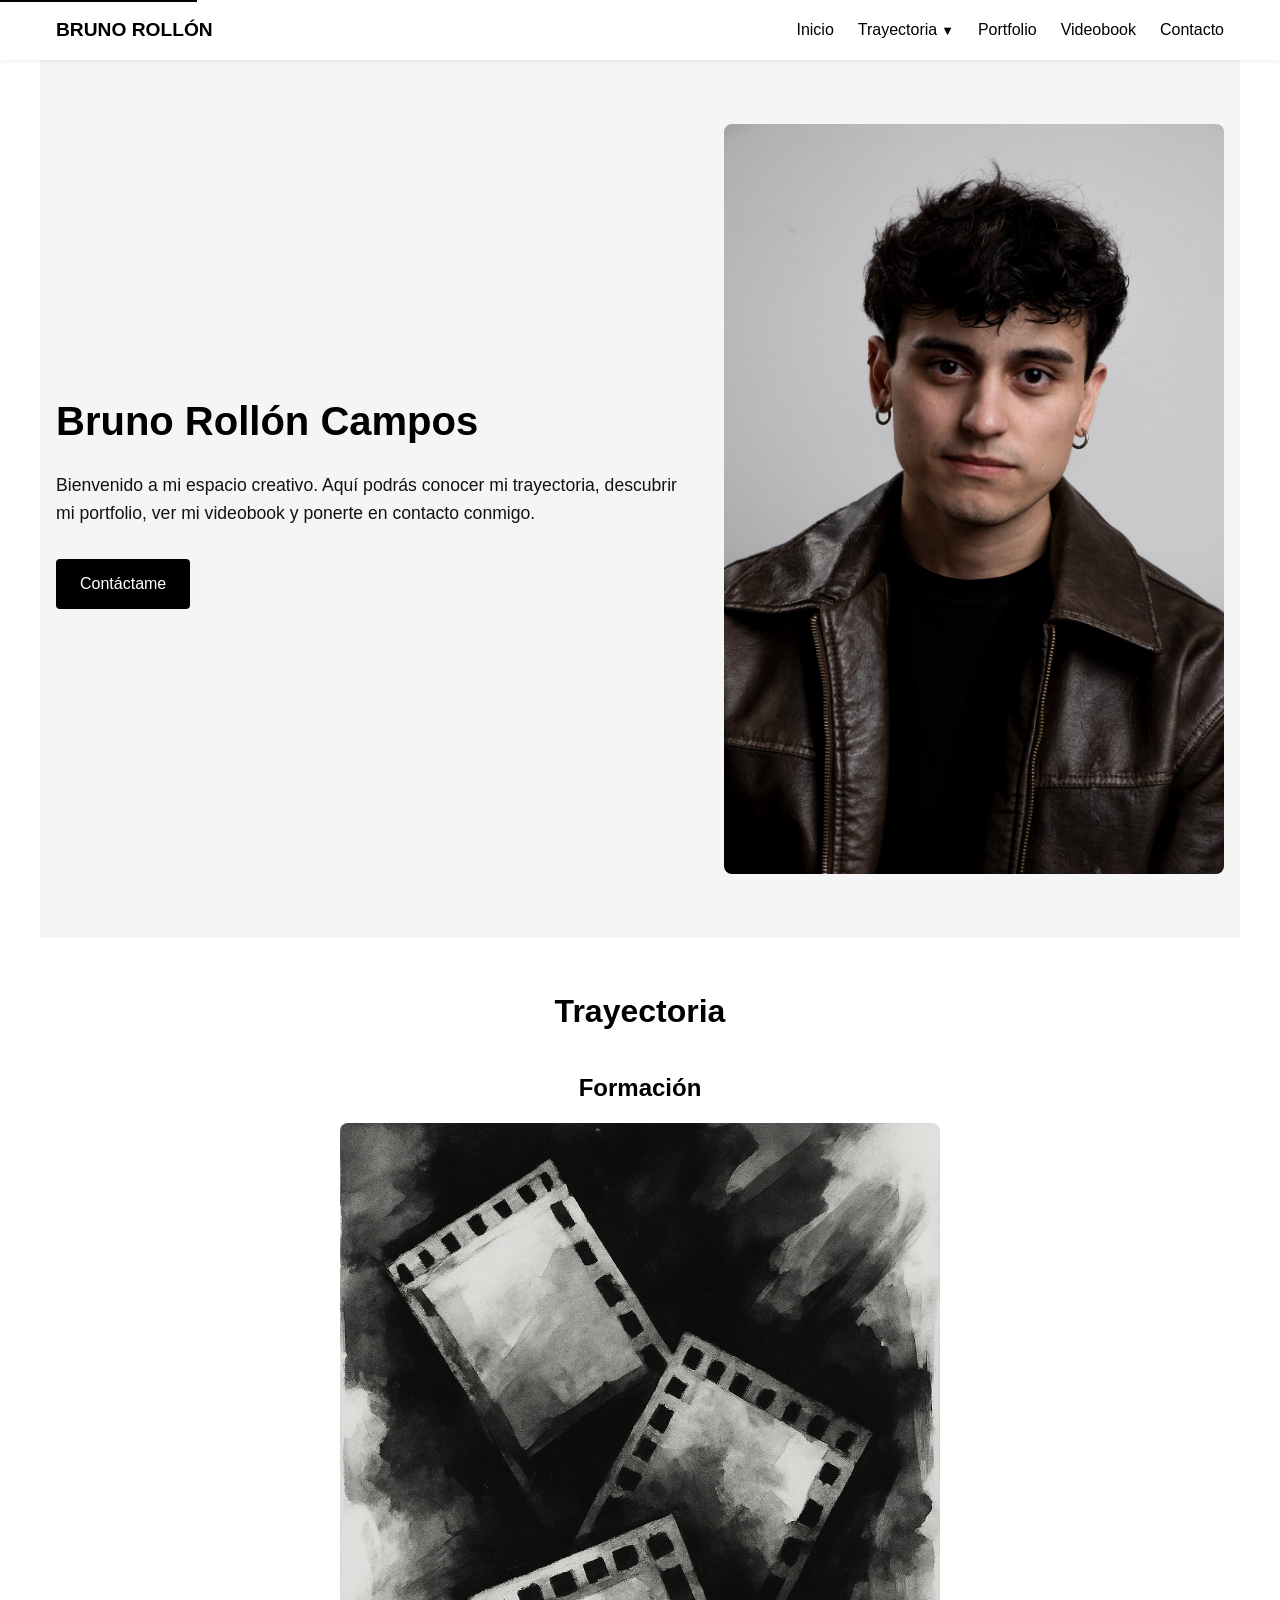
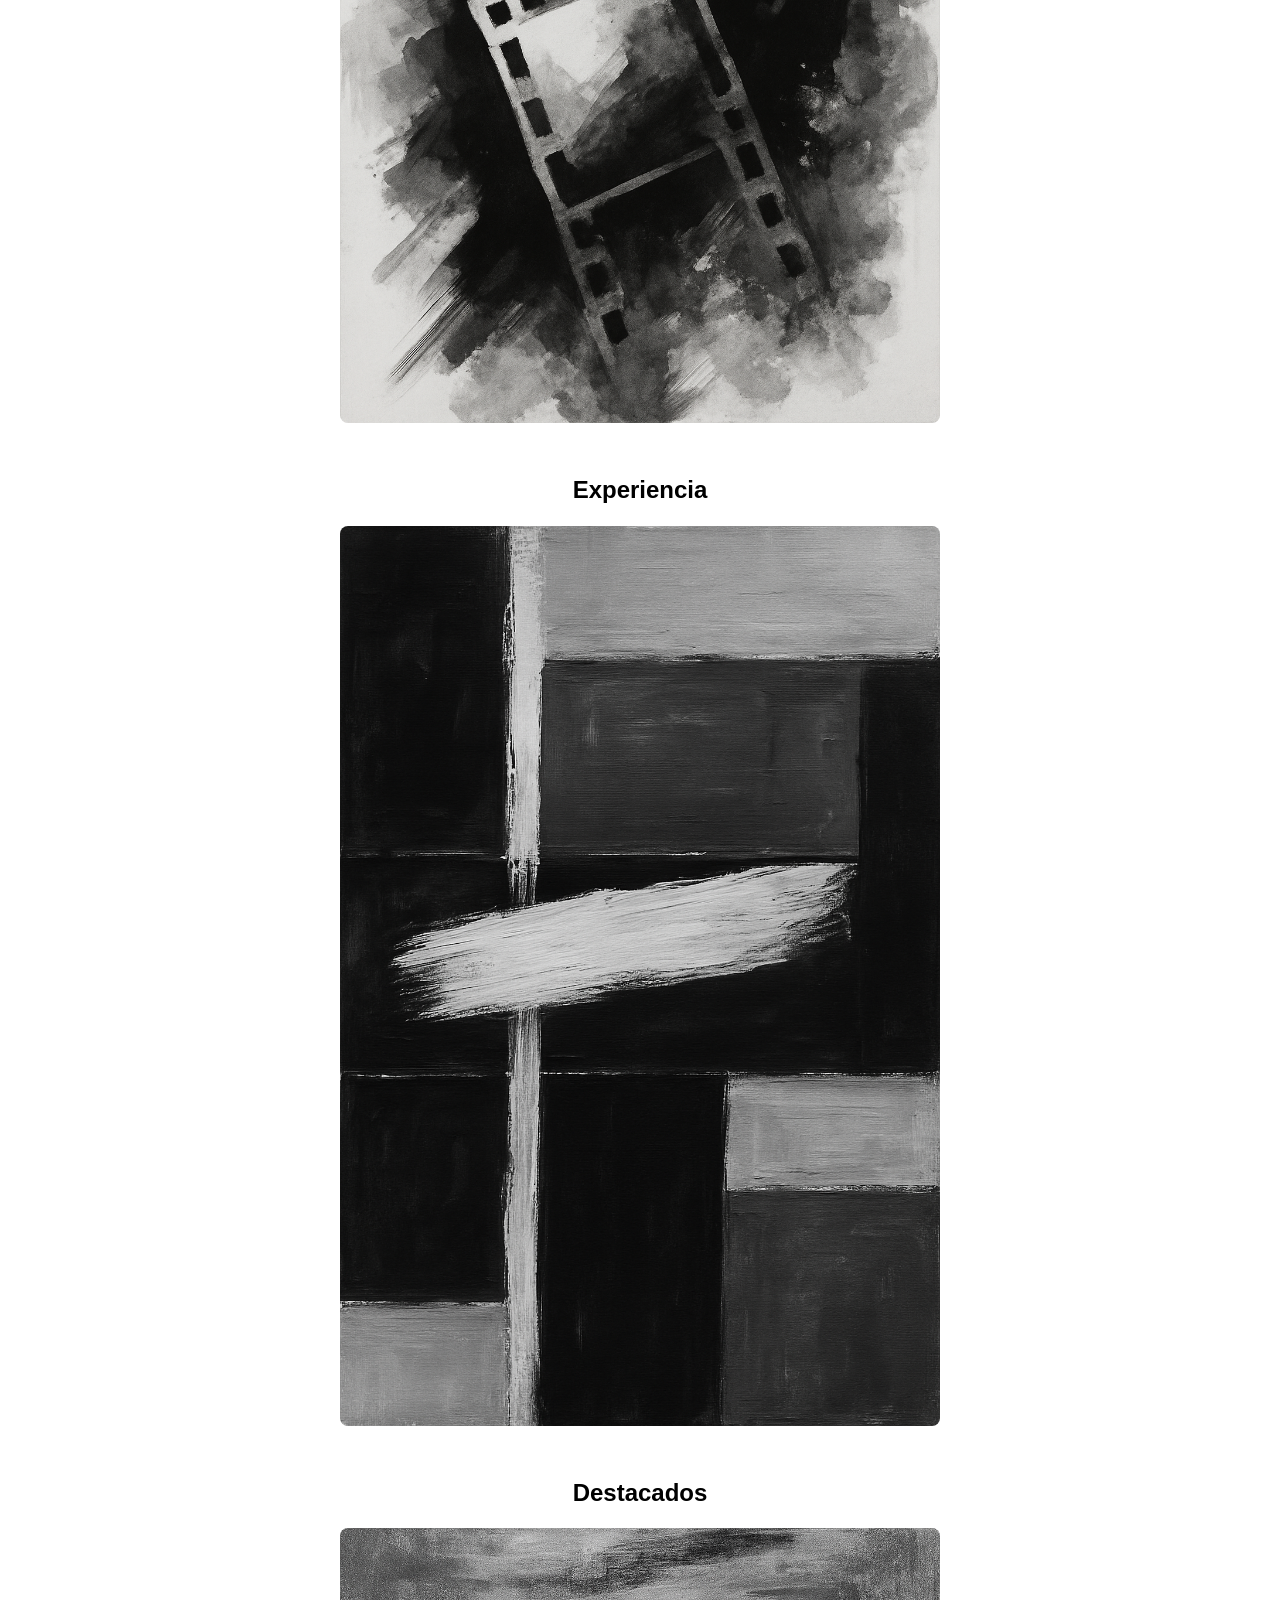
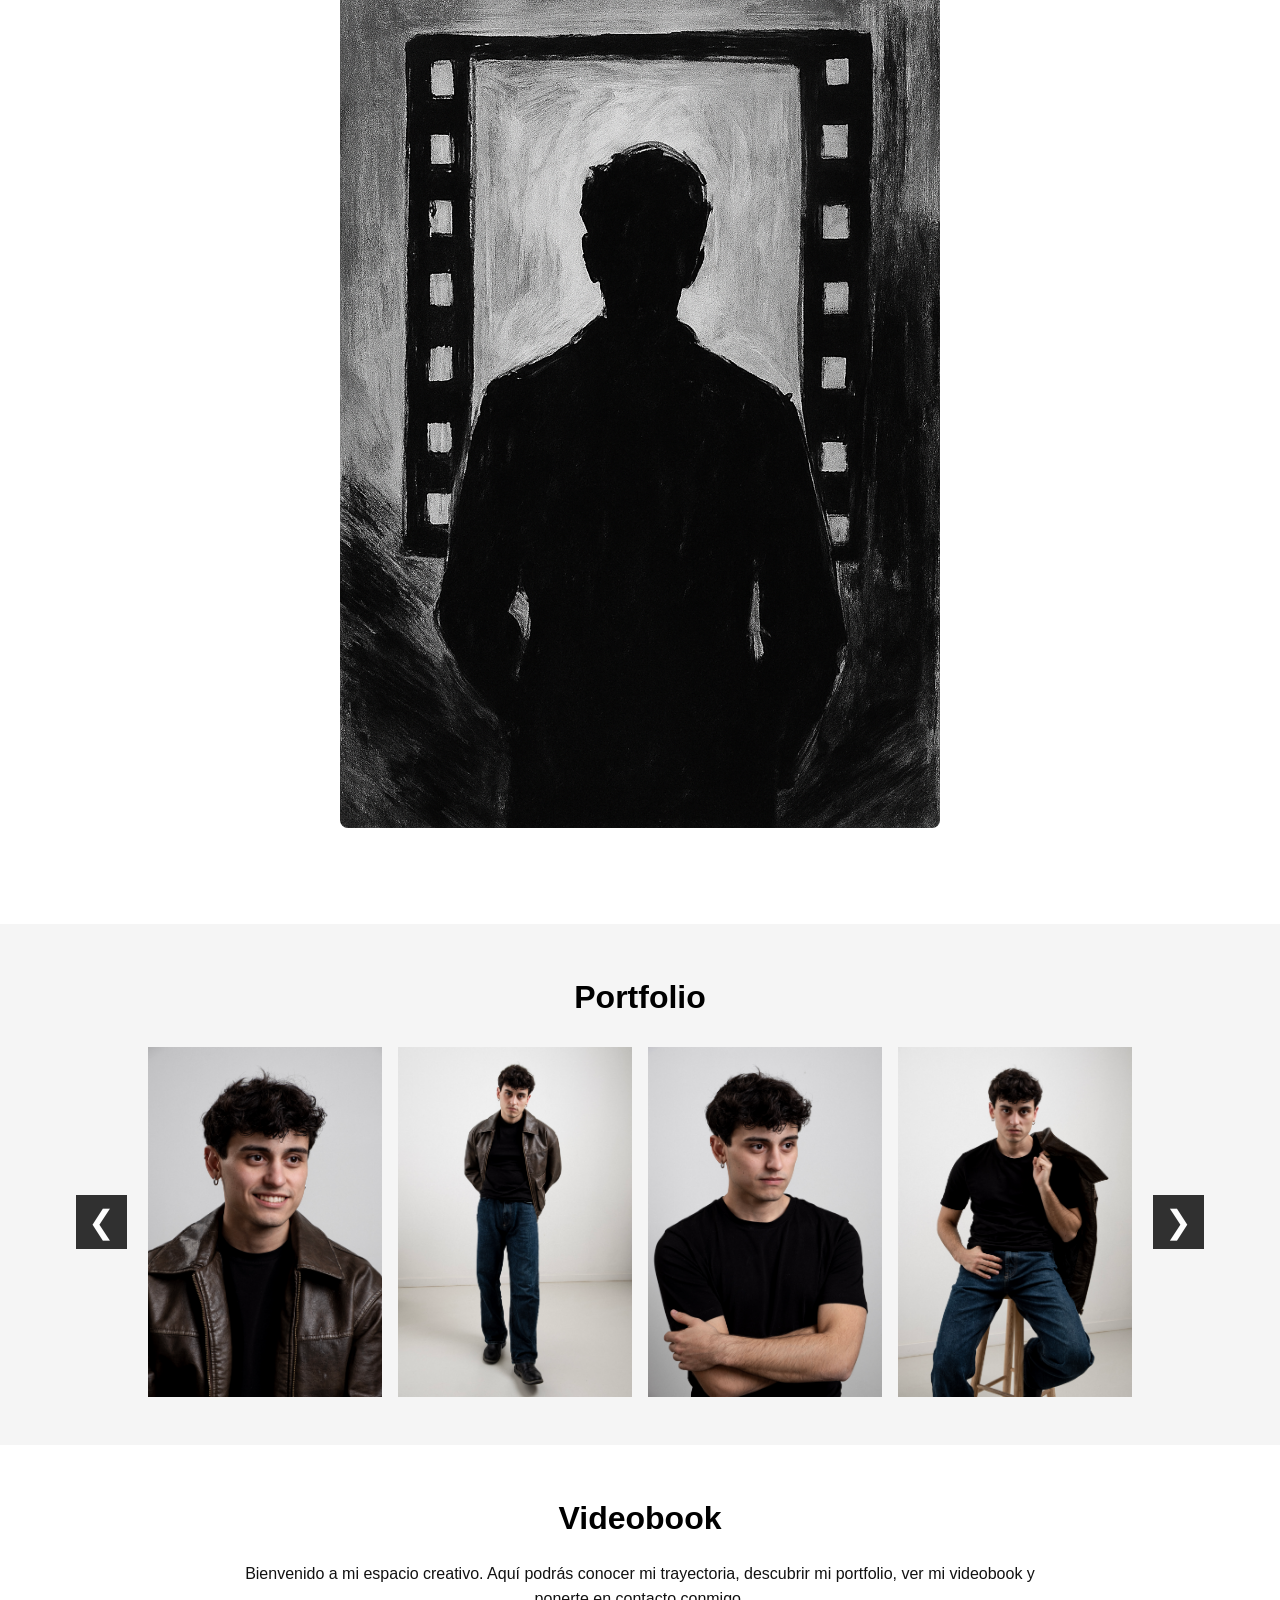
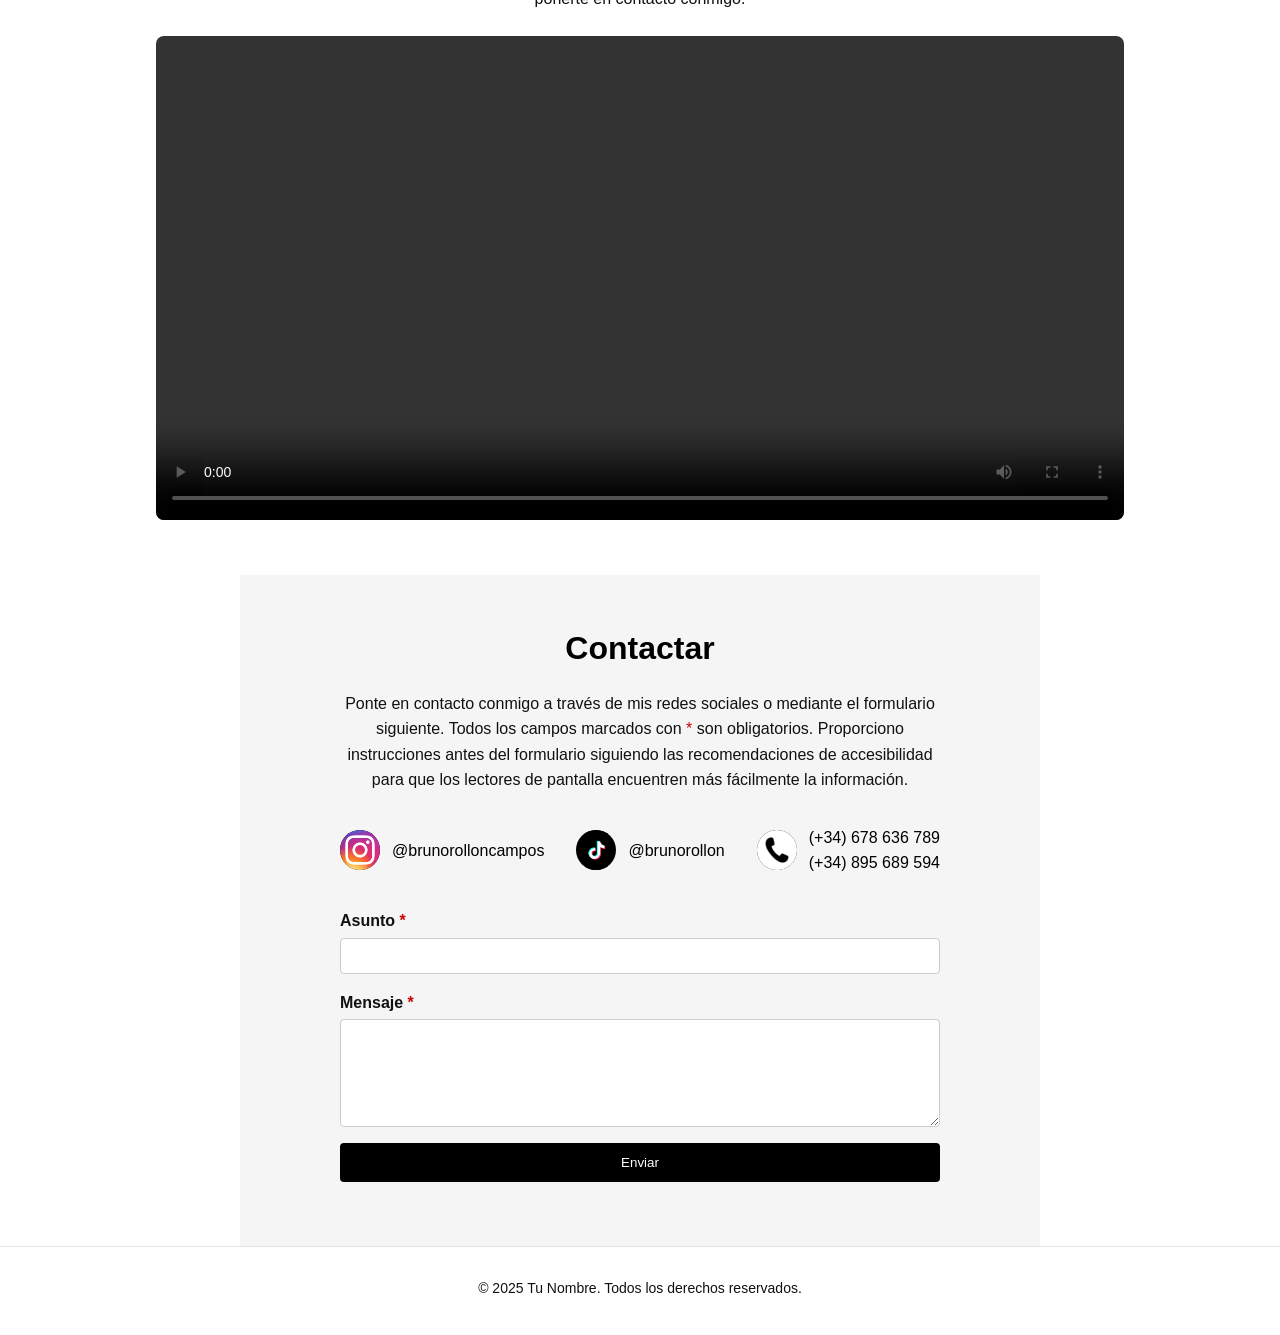
==== index.html @ 5fc654d9 "web" ====
<!DOCTYPE html>
<html lang="es">
  <head>
    <meta charset="UTF-8">
    <meta name="viewport" content="width=device-width, initial-scale=1.0">
    <title>Bruno Rollón</title>
    <!--
      This page defines a single‑page portfolio for an actor or artista.  The layout
      follows a white/grey/black colour palette and is structured with a fixed
      navigation bar, a hero banner, sections describing the performer’s
      background (Trayectoria), a portfolio carousel, a videobook and a contact
      area.  Colours were selected to maximise contrast and readability as
      recommended by the U.S. Web Design System, which notes that high contrast
      combinations such as white text on a dark background are comfortable for
      most audiences【748747147475946†L360-L372】.  The navigation menu uses a
      drop‑down (fly‑out) for the “Trayectoria” section and follows guidance
      from the W3C Web Accessibility Initiative: fly‑out menus should have
      alternative ways to access sub‑items and submenus should be clearly
      indicated and operable by keyboard【962859713340230†L96-L104】.  In the
      portfolio area we provide manual controls; carousels should not move
      automatically and must be navigable by keyboard users【926944112480049†L114-L123】.
    -->
    <!-- Font Awesome for social media icons -->
    <link
      rel="stylesheet"
      href="https://cdnjs.cloudflare.com/ajax/libs/font-awesome/6.4.0/css/all.min.css"
      integrity="sha512-pQ4yv+4Y3nOztWh0zWWDUhEwAi3RBhmYhH1JIuOgRCmJKiXafZyRl2M6OuWqm5ZPNn+GQR+2Jg/lU5urhNyx6w=="
      crossorigin="anonymous"
      referrerpolicy="no-referrer"
    />
    <link rel="stylesheet" href="style.css" />
  </head>
  <body>
    <!-- Skip link for screen reader users -->
    <a href="#inicio" class="skip-link">Ir al contenido principal</a>

    <header>
      <nav class="navbar" aria-label="Principal">
        <div class="nav-left">
          <!-- Site title/logo; can be replaced with an image if desired -->
          <a href="#inicio" class="brand">Bruno&nbsp;Rollón</a>
        </div>
        <button class="menu-toggle" aria-label="Menú" aria-expanded="false" aria-controls="navigation">
          <span class="bar"></span>
          <span class="bar"></span>
          <span class="bar"></span>
        </button>
        <ul class="nav-links" id="navigation">
          <li><a href="#inicio">Inicio</a></li>
          <li class="has-submenu">
            <!-- toggle button for submenu; using button ensures assistive
                 technologies announce state correctly as recommended by W3C【962859713340230†L117-L123】 -->
            <button
              aria-haspopup="true"
              aria-expanded="false"
              aria-controls="trayectoria-submenu"
              class="submenu-toggle"
            >
              Trayectoria<span class="caret" aria-hidden="true">▼</span>
            </button>
            <ul class="submenu" id="trayectoria-submenu">
              <li><a href="#formacion">Formación</a></li>
              <li><a href="#experiencia">Cine & TV</a></li>
              <li><a href="#destacados">Teatro</a></li>
            </ul>
          </li>
          <li><a href="#portfolio">Portfolio</a></li>
          <li><a href="#videobook">Videobook</a></li>
          <li><a href="#contacto">Contacto</a></li>
        </ul>
      </nav>
    </header>

    <main id="inicio">
      <!-- Hero / Presentación -->
      <section class="hero">
        <div class="hero-content">
          <h1>Bruno Rollón Campos</h1>
          <p>
            Bienvenido a mi espacio creativo. Aquí podrás conocer mi trayectoria,
            descubrir mi portfolio, ver mi videobook y ponerte en contacto
            conmigo.
          </p>
          <a href="#contacto" class="cta-button">Contáctame</a>
        </div>
        <div class="hero-image">
          <!-- You can replace src with a relative path to your own image -->
          <img src="cached_assets_used/hero.jpeg" alt="Silueta artística de actor" />
        </div>
      </section>

      <!-- Trayectoria Section -->
      <section id="trayectoria" class="trayectoria-section">
        <h2>Trayectoria</h2>
        <!-- Formación -->
        <article id="formacion" class="trayectoria-item">
          <h3 class="trayectoria-title">Formación</h3>
          <div class="trayectoria-image">
            <!-- Imagen centrada; sustituye la ruta por tu propio gráfico o diploma -->
            <img
              src="cached_assets_used/portfolio1.png"
              alt="Imagen representativa de la formación"
            />
          </div>
        </article>

        <!-- Experiencia -->
        <article id="experiencia" class="trayectoria-item">
          <h3 class="trayectoria-title">Experiencia</h3>
          <div class="trayectoria-image">
            <img
              src="cached_assets_used/portfolio2.png"
              alt="Imagen representativa de la experiencia profesional"
            />
          </div>
        </article>

        <!-- Destacados / Premios -->
        <article id="destacados" class="trayectoria-item">
          <h3 class="trayectoria-title">Destacados</h3>
          <div class="trayectoria-image">
            <img
              src="cached_assets_used/portfolio3.png"
              alt="Imagen representativa de logros y premios"
            />
          </div>
        </article>
      </section>

      <!-- Portfolio Section -->
      <section id="portfolio" class="portfolio-section" aria-labelledby="portfolio-title">
        <h2 id="portfolio-title">Portfolio</h2>
        <p class="portfolio-instructions visually-hidden">
          Bienvenido a mi espacio creativo. Aquí podrás conocer mi trayectoria,
            descubrir mi portfolio, ver mi videobook y ponerte en contacto
            conmigo.
        </p>
        <div class="carousel" role="region" aria-label="Galería de imágenes del portfolio">
          <button class="carousel-control prev" aria-label="Anterior">&#10094;</button>
          <div class="carousel-track-container">
            <!--
              The carousel track will be dynamically populated by script.js.  At
              load time we extract the image sources from the original list
              items and then rebuild the track to always display exactly
              three items: the previous slide, the current slide and the
              next slide.  This approach ensures the central slide remains
              anchored in the middle and prevents partially visible extra
              slides from showing, which addresses the issue described by
              the user.  The original list items are kept here as a
              fallback in case JavaScript is disabled; they will be
              removed at runtime for the enhanced experience.
            -->
            <ul class="carousel-track">
              <li class="carousel-item"><img src="cached_assets_used/portfolio5.jpeg" alt="Portafolio 1" /></li>
              <li class="carousel-item"><img src="cached_assets_used/portfolio6.jpeg" alt="Portafolio 2" /></li>
              <li class="carousel-item"><img src="cached_assets_used/portfolio7.jpeg" alt="Portafolio 3" /></li>
              <li class="carousel-item"><img src="cached_assets_used/portfolio8.jpeg" alt="Portafolio 4" /></li>
              <li class="carousel-item"><img src="cached_assets_used/hero.jpeg" alt="Portafolio 5" /></li>
            </ul>
          </div>
          <button class="carousel-control next" aria-label="Siguiente">&#10095;</button>
        </div>
      </section>

      <!-- Videobook Section -->
      <section id="videobook" class="videobook-section">
        <h2>Videobook</h2>
        <p>
          Bienvenido a mi espacio creativo. Aquí podrás conocer mi trayectoria,
            descubrir mi portfolio, ver mi videobook y ponerte en contacto
            conmigo.
        </p>
        <video
          controls
          preload="metadata"
          aria-label="Reproductor de videobook"
        >
          <!-- El vídeo no está incluido; actualiza la ruta al archivo en src -->
          <source src="cached_assets_used/videos/videobook.mp4" type="video/mp4" />
          Tu navegador no admite la reproducción de vídeo.
        </video>
      </section>

      <!-- Contacto Section -->
      <section id="contacto" class="contact-section">
        <h2>Contactar</h2>
        <p class="contact-intro">
          Ponte en contacto conmigo a través de mis redes sociales o mediante
          el formulario siguiente. Todos los campos marcados con <span
            class="required"
            aria-hidden="true"
            >*</span
          > son obligatorios. Proporciono instrucciones antes del formulario
          siguiendo las recomendaciones de accesibilidad para que los lectores de
          pantalla encuentren más fácilmente la información.
        </p>
        <div class="social-links">
          <!-- Instagram link with icon and handle -->
          <div class="social-item">
            <a href="https://www.instagram.com/brunorolloncampos" target="_blank" rel="noopener" aria-label="Instagram" class="social-link">
              <span class="icon-circle">
                <img src="cached_assets_used/instagram.png" alt="Logo de Instagram" class="icon-image" />
              </span>
              <span class="social-handle">@brunorolloncampos</span>
            </a>
          </div>
          <!-- TikTok link with icon and handle -->
          <div class="social-item">
            <a href="https://www.tiktok.com/@brunorollon" target="_blank" rel="noopener" aria-label="TikTok" class="social-link">
              <span class="icon-circle">
                <img src="cached_assets_used/tiktok.png" alt="Logo de TikTok" class="icon-image" />
              </span>
              <span class="social-handle">@brunorollon</span>
            </a>
          </div>
          <!-- Placeholder for additional social network -->
          <div class="social-item">
              <span class="icon-circle">
                <img src="cached_assets_used/phone.jpg" alt="Teléfono" class="icon-image" />
              </span>
              <span class="social-handle">(+34) 678 636 789 <br> (+34) 895 689 594</span>
          </div>
        </div>
        <!-- Contact Form -->
        <form id="contact-form" novalidate aria-describedby="form-instructions">
          <div id="form-instructions" class="visually-hidden">
            Rellena el asunto y tu mensaje y pulsa en «Enviar» para abrir tu cliente de
            correo con estos campos autocompletados. Todos los campos son obligatorios.
          </div>
          <div class="form-group">
            <label for="asunto">Asunto <span class="required" aria-hidden="true">*</span></label>
            <input
              type="text"
              id="asunto"
              name="asunto"
              required
              aria-required="true"
            />
          </div>
          <div class="form-group">
            <label for="mensaje">Mensaje <span class="required" aria-hidden="true">*</span></label>
            <textarea
              id="mensaje"
              name="mensaje"
              rows="5"
              required
              aria-required="true"
            ></textarea>
          </div>
          <div class="form-group submit-container">
            <button type="submit" class="submit-button">Enviar</button>
          </div>
        </form>
      </section>

      <!--
        Modal overlay for enlarged portfolio images.  When the user clicks
        on the central image in the carousel, this overlay becomes
        visible, displaying the selected image at a larger size.  Clicking
        anywhere outside the image closes the overlay and restores the
        carousel view.  The overlay is initially hidden via CSS.
      -->
      <div id="image-modal" class="image-modal" aria-hidden="true">
        <div class="modal-content" role="dialog" aria-label="Vista ampliada de la imagen" tabindex="-1">
          <img src="" alt="Imagen ampliada del portfolio" />
        </div>
      </div>
    </main>

    <footer>
      <p>© 2025 Tu Nombre. Todos los derechos reservados.</p>
    </footer>

    <script src="script.js"></script>
  </body>
</html>
---- style.css ----
/*
  Global styles
  ------------
  This stylesheet defines a minimalist, high‑contrast theme using black, grey
  and white.  A consistent type scale, generous spacing and clear
  delineation between sections support readability and accessibility.  The
  navigation, carousel and forms are styled to be usable on both desktop and
  mobile devices.
*/

/* Colour variables */
:root {
  --color-bg: #ffffff;
  --color-secondary: #f5f5f5;
  --color-primary: #000000;
  --color-text: #111111;
  --color-accent: #333333;
}

/* Reset margins and typography */
* {
  box-sizing: border-box;
}

body {
  margin: 0;
  font-family: Arial, Helvetica, sans-serif;
  font-size: 16px;
  line-height: 1.6;
  color: var(--color-text);
  background-color: var(--color-bg);
}

img {
  max-width: 100%;
  display: block;
}

h1,
h2,
h3 {
  margin-top: 0;
  font-weight: bold;
  color: var(--color-primary);
}

/* Skip link */
.skip-link {
  position: absolute;
  top: -40px;
  left: 0;
  background: var(--color-primary);
  color: #fff;
  padding: 0.5rem 1rem;
  z-index: 10000;
  text-decoration: none;
  transition: top 0.3s ease;
}

.skip-link:focus {
  top: 0;
}

/* Navigation */
header {
  background: var(--color-bg);
  box-shadow: 0 2px 4px rgba(0, 0, 0, 0.05);
  position: sticky;
  top: 0;
  width: 100%;
  z-index: 1000;
}

.navbar {
  display: flex;
  justify-content: space-between;
  align-items: center;
  max-width: 1200px;
  margin: 0 auto;
  padding: 0 1rem;
  height: 60px;
}

.brand {
  font-size: 1.2rem;
  text-transform: uppercase;
  text-decoration: none;
  color: var(--color-primary);
  font-weight: 700;
}

/* Menu toggle (hamburger) */
.menu-toggle {
  display: none;
  flex-direction: column;
  justify-content: center;
  gap: 4px;
  width: 40px;
  height: 40px;
  background: none;
  border: none;
  cursor: pointer;
}
.menu-toggle .bar {
  width: 100%;
  height: 3px;
  background: var(--color-primary);
  transition: transform 0.3s ease;
}

.nav-links {
  list-style: none;
  display: flex;
  align-items: center;
  gap: 1.5rem;
  margin: 0;
  padding: 0;
}
.nav-links li {
  position: relative;
}
.nav-links a,
.nav-links button {
  font-size: 1rem;
  color: var(--color-primary);
  text-decoration: none;
  background: none;
  border: none;
  cursor: pointer;
  padding: 0.5rem 0;
}
.nav-links button {
  display: flex;
  align-items: center;
}
.nav-links button .caret {
  margin-left: 0.25rem;
  font-size: 0.8rem;
}

/* Submenu */
.submenu {
  display: none;
  position: absolute;
  top: 100%;
  left: 0;
  background: var(--color-bg);
  list-style: none;
  margin: 0;
  padding: 0.5rem 0;
  box-shadow: 0 4px 8px rgba(0, 0, 0, 0.1);
  border: 1px solid #e5e5e5;
}
.submenu li a {
  display: block;
  padding: 0.5rem 1rem;
  color: var(--color-primary);
  white-space: nowrap;
}
.submenu li a:hover,
.submenu li a:focus {
  background: var(--color-secondary);
}

/* Show submenu when parent has open state (handled via JS) */
.has-submenu.open > .submenu {
  display: block;
}

/* Hero Section */
.hero {
  display: flex;
  align-items: center;
  justify-content: space-between;
  gap: 2rem;
  max-width: 1200px;
  margin: 0 auto;
  padding: 4rem 1rem;
  background: var(--color-secondary);
}
.hero-content {
  flex: 1;
}
.hero-content h1 {
  font-size: 2.5rem;
  margin-bottom: 1rem;
}
.hero-content p {
  font-size: 1.1rem;
  margin-bottom: 2rem;
}
.cta-button {
  display: inline-block;
  background: var(--color-primary);
  color: #fff;
  padding: 0.75rem 1.5rem;
  border-radius: 4px;
  text-decoration: none;
  transition: background 0.3s ease;
}
.cta-button:hover,
.cta-button:focus {
  background: #222;
}
.hero-image {
  flex: 1;
  max-width: 500px;
}
.hero-image img {
  border-radius: 8px;
}

/* Trayectoria Section */
.trayectoria-section {
  padding: 3rem 1rem;
  max-width: 1200px;
  margin: 0 auto;
}
.trayectoria-section h2 {
  text-align: center;
  font-size: 2rem;
  margin-bottom: 2rem;
}
/* Trayectoria items now consist of a title and a single centered image. */
.trayectoria-item {
  display: flex;
  flex-direction: column;
  align-items: center;
  justify-content: center;
  text-align: center;
  gap: 1rem;
  margin-bottom: 3rem;
}
/* Optional modifier class remains unused but kept for backward compatibility */
.trayectoria-item.reverse {
  flex-direction: column;
}
/* Title styling for trayectoria sections */
.trayectoria-title {
  font-size: 1.5rem;
  margin: 0;
}
.trayectoria-image {
  width: 100%;
  display: flex;
  justify-content: center;
}
.trayectoria-image img {
  width: 100%;
  max-width: 600px;
  height: auto;
  object-fit: contain;
  border-radius: 8px;
}

/* Portfolio Section */
.portfolio-section {
  background: var(--color-secondary);
  padding: 3rem 1rem;
}
.portfolio-section h2 {
  text-align: center;
  font-size: 2rem;
  margin-bottom: 1.5rem;
}
.carousel {
  position: relative;
  max-width: 1000px;
  margin: 0 auto;
}
.carousel-track-container {
  overflow: hidden;
  /* Add horizontal padding so that navigation arrows do not overlap
     the first and last images.  The padding values should roughly
     match the width of the arrows plus a small margin for balance. */
  /* Increase horizontal padding so that the navigation arrows and
     images maintain equal spacing on both sides.  This value should
     exceed the total width of the arrow buttons. */
  /* Padding is removed to allow the track to fully occupy the container.
     Navigation arrows are positioned absolutely outside the flow instead. */
  padding-left: 0;
  padding-right: 0;
}
.carousel-track {
  display: flex;
  /* Prevent wrapping so the slides remain in a single row.  The track
     width is determined by the number of slides times the width of
     each slide. */
  flex-wrap: nowrap;
  transition: transform 0.5s ease;
  will-change: transform;
  /* Remove list bullets and default padding/margin from the list */
  list-style: none;
  margin: 0;
  padding: 0;
  /* Ensure there is no gap between flex items.  Some browsers may
     introduce a default gap on flex containers; explicitly set it to
     zero to align the slides flush next to each other. */
  gap: 0;
}
.carousel-item {
  /* Each slide occupies an equal portion of the visible area.  With
     three slides shown at once, each item takes up a third of the
     carousel container.  Adjust this value if you change the
     slidesToShow variable in the JavaScript. */
  flex: 0 0 calc(100% / 4);
  /* Remove padding to eliminate gaps between images.  Padding and
     border are still included in the element width due to border-box. */
  padding: 0;
  /* Include padding and border in the element width calculation. */
  box-sizing: border-box;
  position: relative;
  /* Remove default list markers on the individual carousel items */
  list-style: none;
  /* Hide any overflow during fade transitions */
  overflow: hidden;
  /* Remove any default margins that could introduce gaps between slides */
  margin: 0;
}
.carousel-item img {
  /* Smooth fade transition when updating images */
  transition: opacity 0.4s ease;
}
/* When a slide is fading out, reduce the image opacity */
.carousel-item.fade-out img {
  opacity: 0;
}
.carousel-item img {
  width: 100%;
  height: 350px;
  /* Use contain so the entire image is visible within its container.
     The image will scale to fit while preserving its aspect ratio
     and without cropping.  There may be letterboxing (empty space)
     on the sides or top/bottom if the aspect ratios differ. */
  object-fit: contain;
  /* Slightly rounded corners on the images; reducing the radius minimises
     visible gaps between neighbouring slides. */
  border-radius: 4px;
  /* Indicate that carousel images can be clicked */
  cursor: pointer;
}
/* Blur classes for the edge items */
.carousel-item.blur-left img,
.carousel-item.blur-right img {
  filter: blur(2px) brightness(80%);
}

/* Hide slides that are not part of the visible trio */
.carousel-item.hidden {
  display: none !important;
}

/* Emphasise the central slide (optional) */
.carousel-item.active img {
  /* Remove blur and increase contrast slightly */
  filter: none;
}

/* Indicate that the central carousel item can be clicked */
.carousel-item.active {
  cursor: pointer;
}

/* Modal overlay for enlarged portfolio images */
.image-modal {
  position: fixed;
  top: 0;
  left: 0;
  width: 100%;
  height: 100%;
  background: rgba(0, 0, 0, 0.8);
  display: none;
  align-items: center;
  justify-content: center;
  z-index: 10000;
}
.image-modal.open {
  display: flex;
}
.image-modal .modal-content {
  /*
    Constrain the modal content to a reasonable portion of the viewport.
    We avoid setting explicit width/height here, letting the content
    assume the size of the intrinsic image.  The `max-width` and
    `max-height` values ensure that a large portrait or landscape image
    never exceeds the viewport; instead it scales down while retaining
    aspect ratio.  Overflow remains enabled so users can scroll if
    the image still exceeds the available space.
  */
  max-width: 90vw;
  max-height: 90vh;
  /* Hide overflow to avoid scrollbars; the modal size is calculated in JS */
  overflow: hidden;
  outline: none;
}
.image-modal .modal-content img {
  /*
    Do not force the image to fill the modal container.  By using
    `width: auto` and `height: auto`, the image displays at its
    intrinsic dimensions.  The `max-width` and `max-height` ensure
    that, when the intrinsic size is larger than the modal container
    (which itself is limited to a fraction of the viewport), the
    image scales down proportionally.  The `object-fit: contain`
    property preserves aspect ratio when scaling down.  Adding
    `margin: auto` centres the image horizontally.
  */
  width: auto;
  height: auto;
  max-width: 100%;
  max-height: 100%;
  object-fit: contain;
  margin: auto;
  border-radius: 8px;
}

.carousel-control {
  position: absolute;
  top: 50%;
  transform: translateY(-50%);
  background: var(--color-primary);
  color: #fff;
  border: none;
  padding: 0.5rem 0.75rem;
  cursor: pointer;
  font-size: 2rem;
  opacity: 0.8;
  z-index: 5;
}
.carousel-control:hover,
.carousel-control:focus {
  opacity: 1;
}
.carousel-control.prev {
  /* Position the control at the padded edge of the carousel */
  /* Shift the left arrow slightly outside the carousel so it does not overlap the image */
  left: -4rem;
}
.carousel-control.next {
  /* Shift the right arrow slightly outside the carousel so it does not overlap the image */
  right: -4rem;
}

/* Videobook Section */
.videobook-section {
  padding: 3rem 1rem;
  max-width: 1000px;
  margin: 0 auto;
}
.videobook-section h2 {
  text-align: center;
  font-size: 2rem;
  margin-bottom: 1rem;
}
.videobook-section p {
  max-width: 800px;
  margin: 0 auto 1.5rem auto;
  text-align: center;
}
.videobook-section video {
  width: 100%;
  max-height: 500px;
  border-radius: 8px;
  outline: none;
}

/* Contact Section */
.contact-section {
  background: var(--color-secondary);
  padding: 3rem 1rem;
  max-width: 800px;
  margin: 0 auto;
}
.contact-section h2 {
  text-align: center;
  font-size: 2rem;
  margin-bottom: 1rem;
}
.contact-section .contact-intro {
  text-align: center;
  max-width: 600px;
  margin: 0 auto 2rem auto;
}
.social-links {
  display: flex;
  justify-content: center;
  gap: 2rem;
  margin-bottom: 2rem;
  flex-wrap: wrap;
}
.social-item {
  display: flex;
  flex-direction: row;
  align-items: center;
  gap: 0.5rem;
}
 .icon-circle {
  display: flex;
  align-items: center;
  justify-content: center;
  width: 40px;
  height: 40px;
  border-radius: 50%;
  /* Hide overflow to create a circular mask for any inserted logo */
  overflow: hidden;
  /* Optional background colour for the icon circle.  You can adjust or
     remove this if your logos already provide contrast. */
  background: var(--color-primary);
 }
 .social-handle {
  margin-top: 0;
  margin-left: 0.25rem;
  font-size: 1rem;
  color: var(--color-primary);
 }

/* Make the entire social link behave as a flex container */
.social-link {
  display: flex;
  align-items: center;
  gap: 0.5rem;
  text-decoration: none;
  color: inherit;
}

/* Ensure logos inside the social icons scale and maintain aspect ratio */
.icon-image {
  width: 100%;
  height: 100%;
  object-fit: contain;
}
.contact-section form {
  max-width: 600px;
  margin: 0 auto;
}
.form-group {
  display: flex;
  flex-direction: column;
  margin-bottom: 1rem;
}
.form-group label {
  margin-bottom: 0.25rem;
  font-weight: 600;
}
.form-group input,
.form-group textarea {
  padding: 0.5rem;
  border: 1px solid #ccc;
  border-radius: 4px;
  font-size: 1rem;
}
.submit-button {
  display: inline-block;
  padding: 0.75rem 1.5rem;
  background: var(--color-primary);
  color: #fff;
  border: none;
  border-radius: 4px;
  cursor: pointer;
  transition: background 0.3s ease;
}
.submit-button:hover,
.submit-button:focus {
  background: #222;
}
.required {
  color: #cc0000;
}

/* Center the submit button within its container */
/* Center the submit button within its container */
.submit-container {
  display: flex;
  justify-content: center;
  margin-top: 1rem;
}

/* Footer */
footer {
  padding: 1rem;
  text-align: center;
  font-size: 0.875rem;
  background: var(--color-bg);
  border-top: 1px solid #e5e5e5;
}

/* Visually hidden (for accessibility) */
.visually-hidden {
  position: absolute !important;
  height: 1px;
  width: 1px;
  overflow: hidden;
  clip: rect(1px, 1px, 1px, 1px);
  white-space: nowrap;
}

/* Responsive design */
@media (max-width: 900px) {
  .hero {
    flex-direction: column;
    text-align: center;
  }
  .hero-image {
    max-width: 100%;
  }
  .trayectoria-item {
    flex-direction: column;
  }
  .trayectoria-item.reverse {
    flex-direction: column;
  }
  .carousel-item {
    flex: 0 0 100%;
  }
  .carousel-item img {
    height: 300px;
  }
}

@media (max-width: 768px) {
  /* Show the menu toggle and collapse nav */
  .menu-toggle {
    display: flex;
  }
  .nav-links {
    position: absolute;
    top: 60px;
    right: 0;
    width: 100%;
    flex-direction: column;
    align-items: flex-start;
    background: var(--color-bg);
    max-height: 0;
    overflow: hidden;
    transition: max-height 0.3s ease;
    border-bottom: 1px solid #e5e5e5;
  }
  .nav-links.open {
    max-height: 400px;
  }
  .nav-links li {
    width: 100%;
    margin: 0;
  }
  .nav-links a,
  .nav-links button {
    width: 100%;
    text-align: left;
    padding: 1rem;
    border-top: 1px solid #e5e5e5;
  }
  .submenu {
    position: relative;
    top: 0;
    left: 0;
    width: 100%;
    box-shadow: none;
    border: none;
  }
  .submenu li a {
    padding-left: 2rem;
  }
}
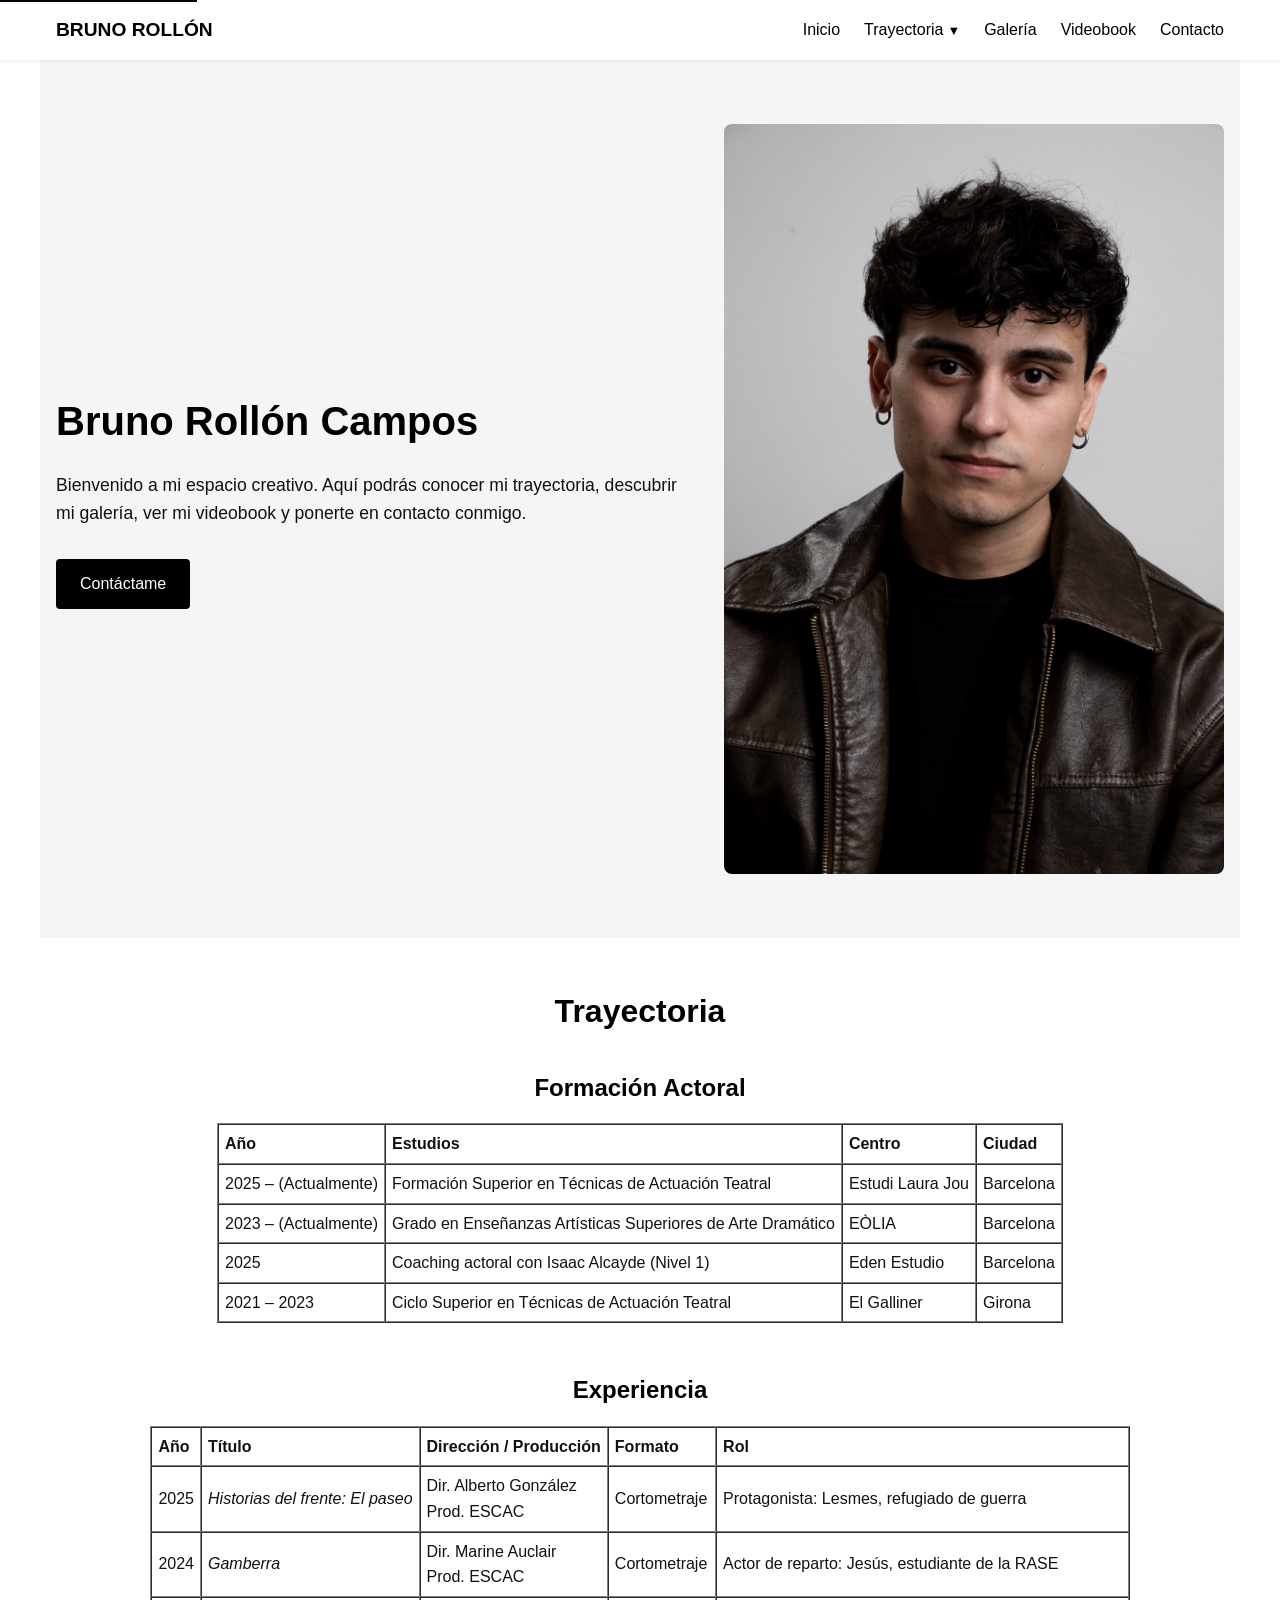
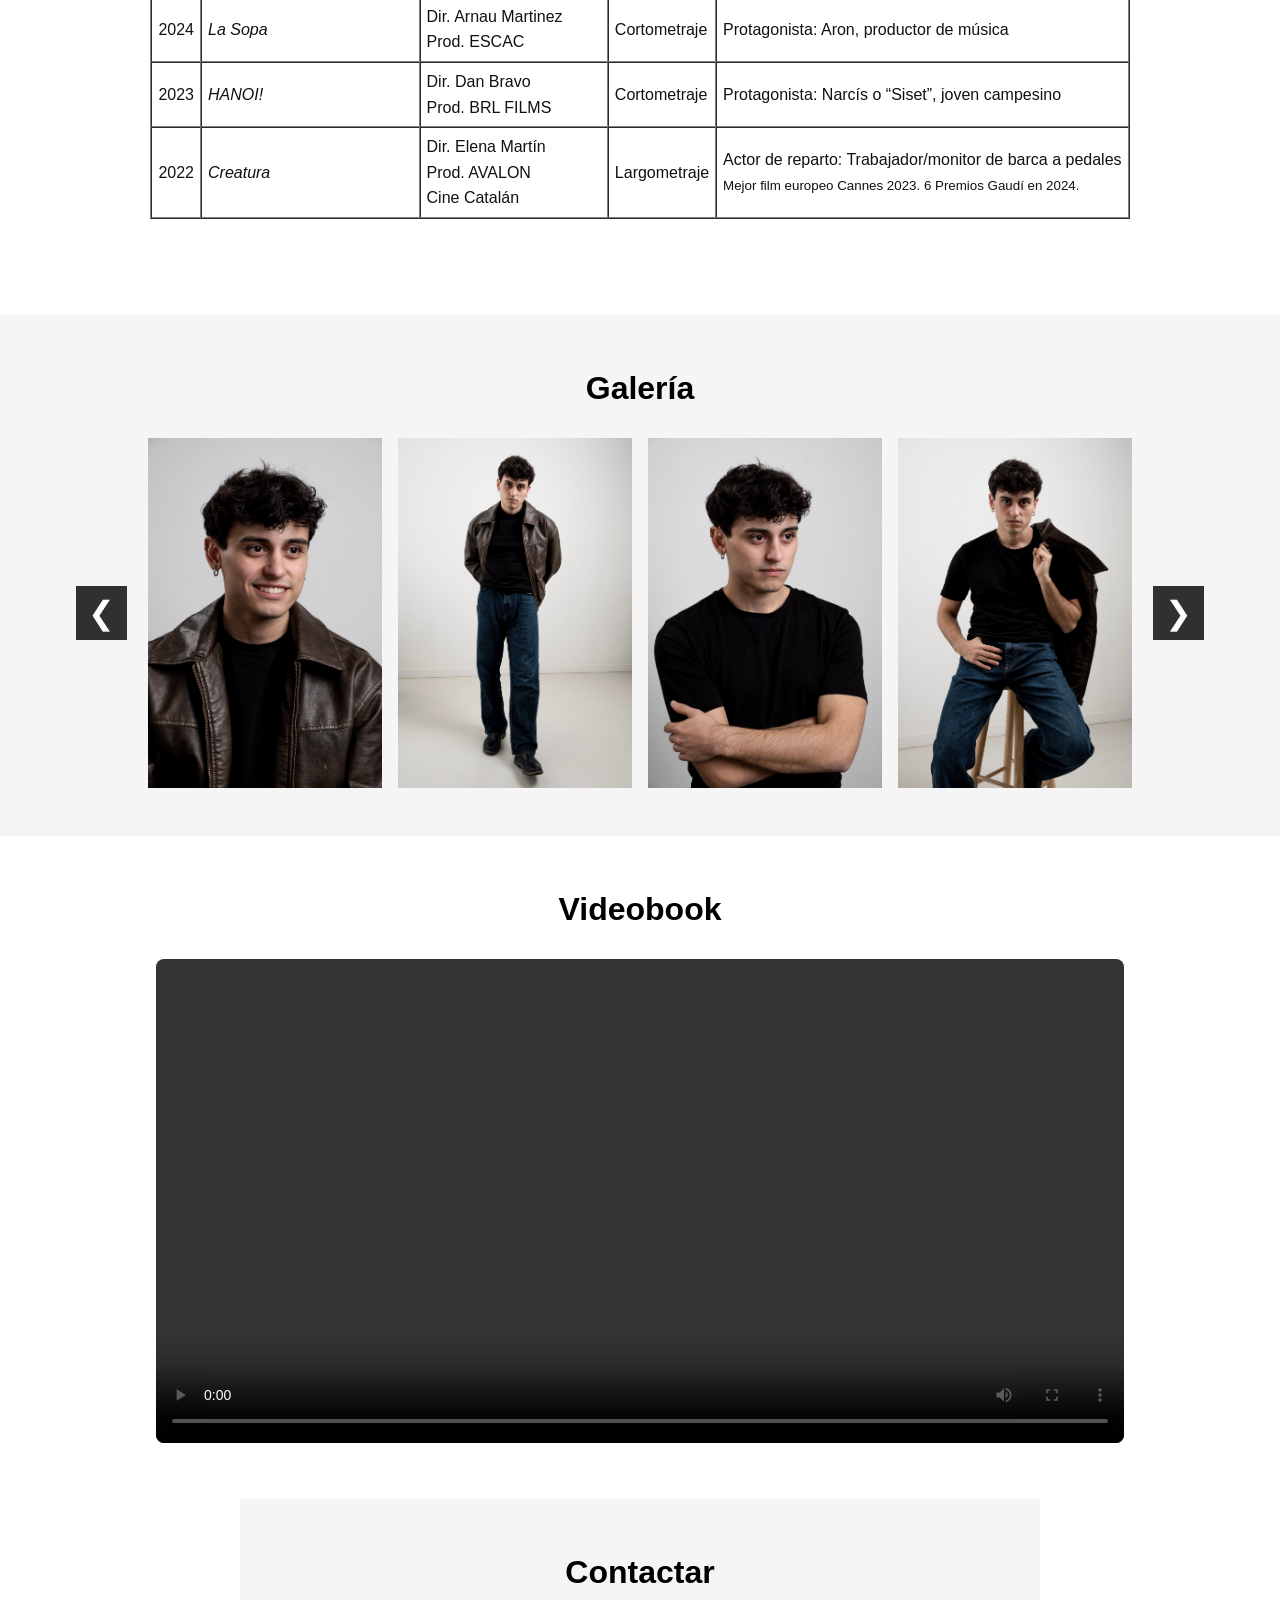
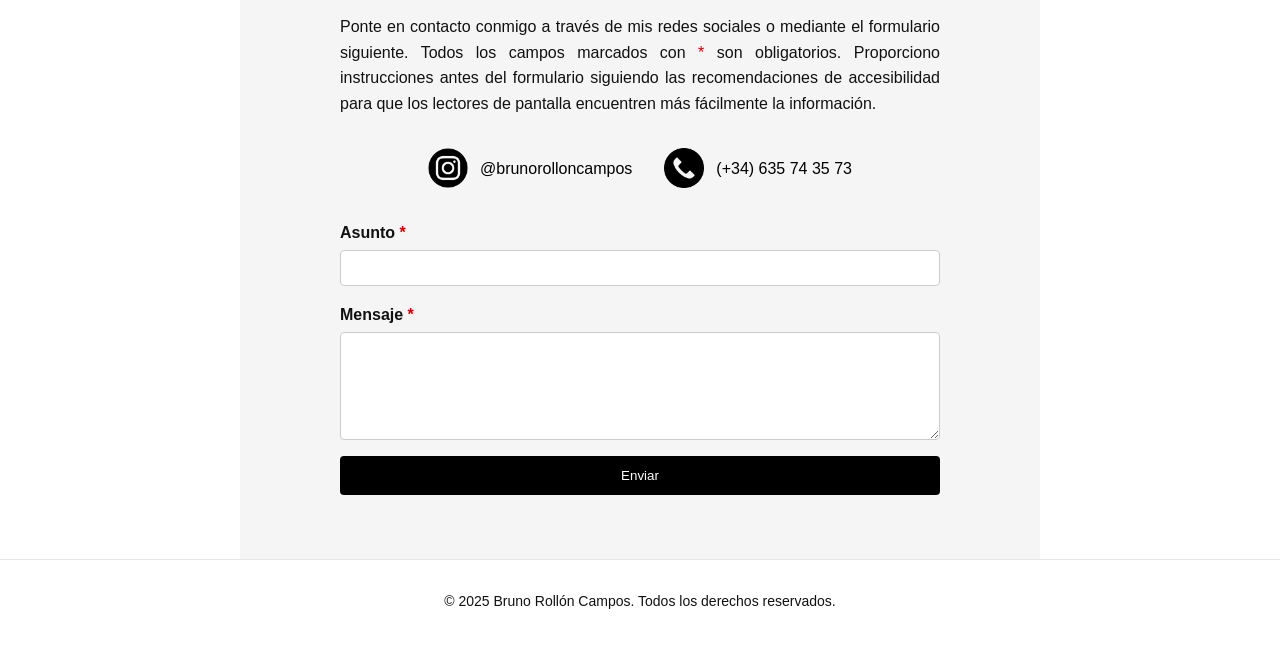
==== commit 7c74624d: "Actualizacion datos web" ====
--- a/index.html
+++ b/index.html
@@ -59,12 +59,11 @@
               Trayectoria<span class="caret" aria-hidden="true">▼</span>
             </button>
             <ul class="submenu" id="trayectoria-submenu">
-              <li><a href="#formacion">Formación</a></li>
-              <li><a href="#experiencia">Cine & TV</a></li>
-              <li><a href="#destacados">Teatro</a></li>
+              <li><a href="#formacion">Formación Actoral</a></li>
+              <li><a href="#experiencia">Experiencia</a></li>
             </ul>
           </li>
-          <li><a href="#portfolio">Portfolio</a></li>
+          <li><a href="#portfolio">Galería</a></li>
           <li><a href="#videobook">Videobook</a></li>
           <li><a href="#contacto">Contacto</a></li>
         </ul>
@@ -78,7 +77,7 @@
           <h1>Bruno Rollón Campos</h1>
           <p>
             Bienvenido a mi espacio creativo. Aquí podrás conocer mi trayectoria,
-            descubrir mi portfolio, ver mi videobook y ponerte en contacto
+            descubrir mi galería, ver mi videobook y ponerte en contacto
             conmigo.
           </p>
           <a href="#contacto" class="cta-button">Contáctame</a>
@@ -94,13 +93,44 @@
         <h2>Trayectoria</h2>
         <!-- Formación -->
         <article id="formacion" class="trayectoria-item">
-          <h3 class="trayectoria-title">Formación</h3>
+          <h3 class="trayectoria-title">Formación Actoral</h3>
           <div class="trayectoria-image">
-            <!-- Imagen centrada; sustituye la ruta por tu propio gráfico o diploma -->
-            <img
-              src="cached_assets_used/portfolio1.png"
-              alt="Imagen representativa de la formación"
-            />
+            <table border="1" cellspacing="0" cellpadding="6">
+              <thead>
+                <tr>
+                  <th>Año</th>
+                  <th>Estudios</th>
+                  <th>Centro</th>
+                  <th>Ciudad</th>
+                </tr>
+              </thead>
+              <tbody>
+                <tr>
+                  <td>2025 – (Actualmente)</td>
+                  <td>Formación Superior en Técnicas de Actuación Teatral</td>
+                  <td>Estudi Laura Jou</td>
+                  <td>Barcelona</td>
+                </tr>
+                <tr>
+                  <td>2023 – (Actualmente)</td>
+                  <td>Grado en Enseñanzas Artísticas Superiores de Arte Dramático</td>
+                  <td>EÒLIA</td>
+                  <td>Barcelona</td>
+                </tr>
+                <tr>
+                  <td>2025</td>
+                  <td>Coaching actoral con Isaac Alcayde (Nivel 1)</td>
+                  <td>Eden Estudio</td>
+                  <td>Barcelona</td>
+                </tr>
+                <tr>
+                  <td>2021 – 2023</td>
+                  <td>Ciclo Superior en Técnicas de Actuación Teatral</td>
+                  <td>El Galliner</td>
+                  <td>Girona</td>
+                </tr>
+              </tbody>
+            </table>
           </div>
         </article>
 
@@ -108,34 +138,65 @@
         <article id="experiencia" class="trayectoria-item">
           <h3 class="trayectoria-title">Experiencia</h3>
           <div class="trayectoria-image">
-            <img
-              src="cached_assets_used/portfolio2.png"
-              alt="Imagen representativa de la experiencia profesional"
-            />
-          </div>
-        </article>
-
-        <!-- Destacados / Premios -->
-        <article id="destacados" class="trayectoria-item">
-          <h3 class="trayectoria-title">Destacados</h3>
-          <div class="trayectoria-image">
-            <img
-              src="cached_assets_used/portfolio3.png"
-              alt="Imagen representativa de logros y premios"
-            />
+            <table border="1" cellspacing="0" cellpadding="6">
+              <thead>
+                <tr>
+                  <th>Año</th>
+                  <th>Título</th>
+                  <th>Dirección / Producción</th>
+                  <th>Formato</th>
+                  <th>Rol</th>
+                </tr>
+              </thead>
+              <tbody>
+                <tr>
+                  <td>2025</td>
+                  <td><em>Historias del frente: El paseo</em></td>
+                  <td>Dir. Alberto González<br>Prod. ESCAC</td>
+                  <td>Cortometraje</td>
+                  <td>Protagonista: Lesmes, refugiado de guerra</td>
+                </tr>
+                <tr>
+                  <td>2024</td>
+                  <td><em>Gamberra</em></td>
+                  <td>Dir. Marine Auclair<br>Prod. ESCAC</td>
+                  <td>Cortometraje</td>
+                  <td>Actor de reparto: Jesús, estudiante de la RASE</td>
+                </tr>
+                <tr>
+                  <td>2024</td>
+                  <td><em>La Sopa</em></td>
+                  <td>Dir. Arnau Martinez<br>Prod. ESCAC</td>
+                  <td>Cortometraje</td>
+                  <td>Protagonista: Aron, productor de música</td>
+                </tr>
+                <tr>
+                  <td>2023</td>
+                  <td><em>HANOI!</em></td>
+                  <td>Dir. Dan Bravo<br>Prod. BRL FILMS</td>
+                  <td>Cortometraje</td>
+                  <td>Protagonista: Narcís o “Siset”, joven campesino</td>
+                </tr>
+                <tr>
+                  <td>2022</td>
+                  <td><em>Creatura</em></td>
+                  <td>Dir. Elena Martín<br>Prod. AVALON<br>Cine Catalán</td>
+                  <td>Largometraje</td>
+                  <td>
+                    Actor de reparto: Trabajador/monitor de barca a pedales<br>
+                    <small>Mejor film europeo Cannes 2023. 6 Premios Gaudí en 2024.</small>
+                  </td>
+                </tr>
+              </tbody>
+            </table>
           </div>
         </article>
       </section>
 
       <!-- Portfolio Section -->
       <section id="portfolio" class="portfolio-section" aria-labelledby="portfolio-title">
-        <h2 id="portfolio-title">Portfolio</h2>
-        <p class="portfolio-instructions visually-hidden">
-          Bienvenido a mi espacio creativo. Aquí podrás conocer mi trayectoria,
-            descubrir mi portfolio, ver mi videobook y ponerte en contacto
-            conmigo.
-        </p>
-        <div class="carousel" role="region" aria-label="Galería de imágenes del portfolio">
+        <h2 id="portfolio-title">Galería</h2>
+        <div class="carousel" role="region" aria-label="Galería de imágenes">
           <button class="carousel-control prev" aria-label="Anterior">&#10094;</button>
           <div class="carousel-track-container">
             <!--
@@ -166,9 +227,7 @@
       <section id="videobook" class="videobook-section">
         <h2>Videobook</h2>
         <p>
-          Bienvenido a mi espacio creativo. Aquí podrás conocer mi trayectoria,
-            descubrir mi portfolio, ver mi videobook y ponerte en contacto
-            conmigo.
+          
         </p>
         <video
           controls
@@ -205,6 +264,7 @@
             </a>
           </div>
           <!-- TikTok link with icon and handle -->
+           <!--
           <div class="social-item">
             <a href="https://www.tiktok.com/@brunorollon" target="_blank" rel="noopener" aria-label="TikTok" class="social-link">
               <span class="icon-circle">
@@ -213,18 +273,19 @@
               <span class="social-handle">@brunorollon</span>
             </a>
           </div>
+          -->
           <!-- Placeholder for additional social network -->
           <div class="social-item">
               <span class="icon-circle">
-                <img src="cached_assets_used/phone.jpg" alt="Teléfono" class="icon-image" />
+                <img src="cached_assets_used/phone.png" alt="Teléfono" class="icon-image" />
               </span>
-              <span class="social-handle">(+34) 678 636 789 <br> (+34) 895 689 594</span>
+              <span class="social-handle">(+34) 635 74 35 73</span>
           </div>
         </div>
         <!-- Contact Form -->
         <form id="contact-form" novalidate aria-describedby="form-instructions">
           <div id="form-instructions" class="visually-hidden">
-            Rellena el asunto y tu mensaje y pulsa en «Enviar» para abrir tu cliente de
+            Rellena el asunto y tu mensaje, y pulsa en «Enviar» para abrir tu cliente de
             correo con estos campos autocompletados. Todos los campos son obligatorios.
           </div>
           <div class="form-group">
@@ -262,13 +323,13 @@
       -->
       <div id="image-modal" class="image-modal" aria-hidden="true">
         <div class="modal-content" role="dialog" aria-label="Vista ampliada de la imagen" tabindex="-1">
-          <img src="" alt="Imagen ampliada del portfolio" />
+          <img src="" alt="Imagen ampliada de la galería." />
         </div>
       </div>
     </main>
 
     <footer>
-      <p>© 2025 Tu Nombre. Todos los derechos reservados.</p>
+      <p>© 2025 Bruno Rollón Campos. Todos los derechos reservados.</p>
     </footer>
 
     <script src="script.js"></script>
--- a/style.css
+++ b/style.css
@@ -227,7 +227,7 @@
   flex-direction: column;
   align-items: center;
   justify-content: center;
-  text-align: center;
+  text-align: justify;
   gap: 1rem;
   margin-bottom: 3rem;
 }
@@ -476,7 +476,8 @@
   margin-bottom: 1rem;
 }
 .contact-section .contact-intro {
-  text-align: center;
+  text-align: justify;
+  text-justify: auto;
   max-width: 600px;
   margin: 0 auto 2rem auto;
 }
@@ -499,12 +500,12 @@
   justify-content: center;
   width: 40px;
   height: 40px;
-  border-radius: 50%;
+  /*border-radius: 50%;*/
   /* Hide overflow to create a circular mask for any inserted logo */
   overflow: hidden;
   /* Optional background colour for the icon circle.  You can adjust or
      remove this if your logos already provide contrast. */
-  background: var(--color-primary);
+  /* background: var(--color-primary);*/
  }
  .social-handle {
   margin-top: 0;
@@ -597,7 +598,7 @@
 @media (max-width: 900px) {
   .hero {
     flex-direction: column;
-    text-align: center;
+    text-align: justify;
   }
   .hero-image {
     max-width: 100%;
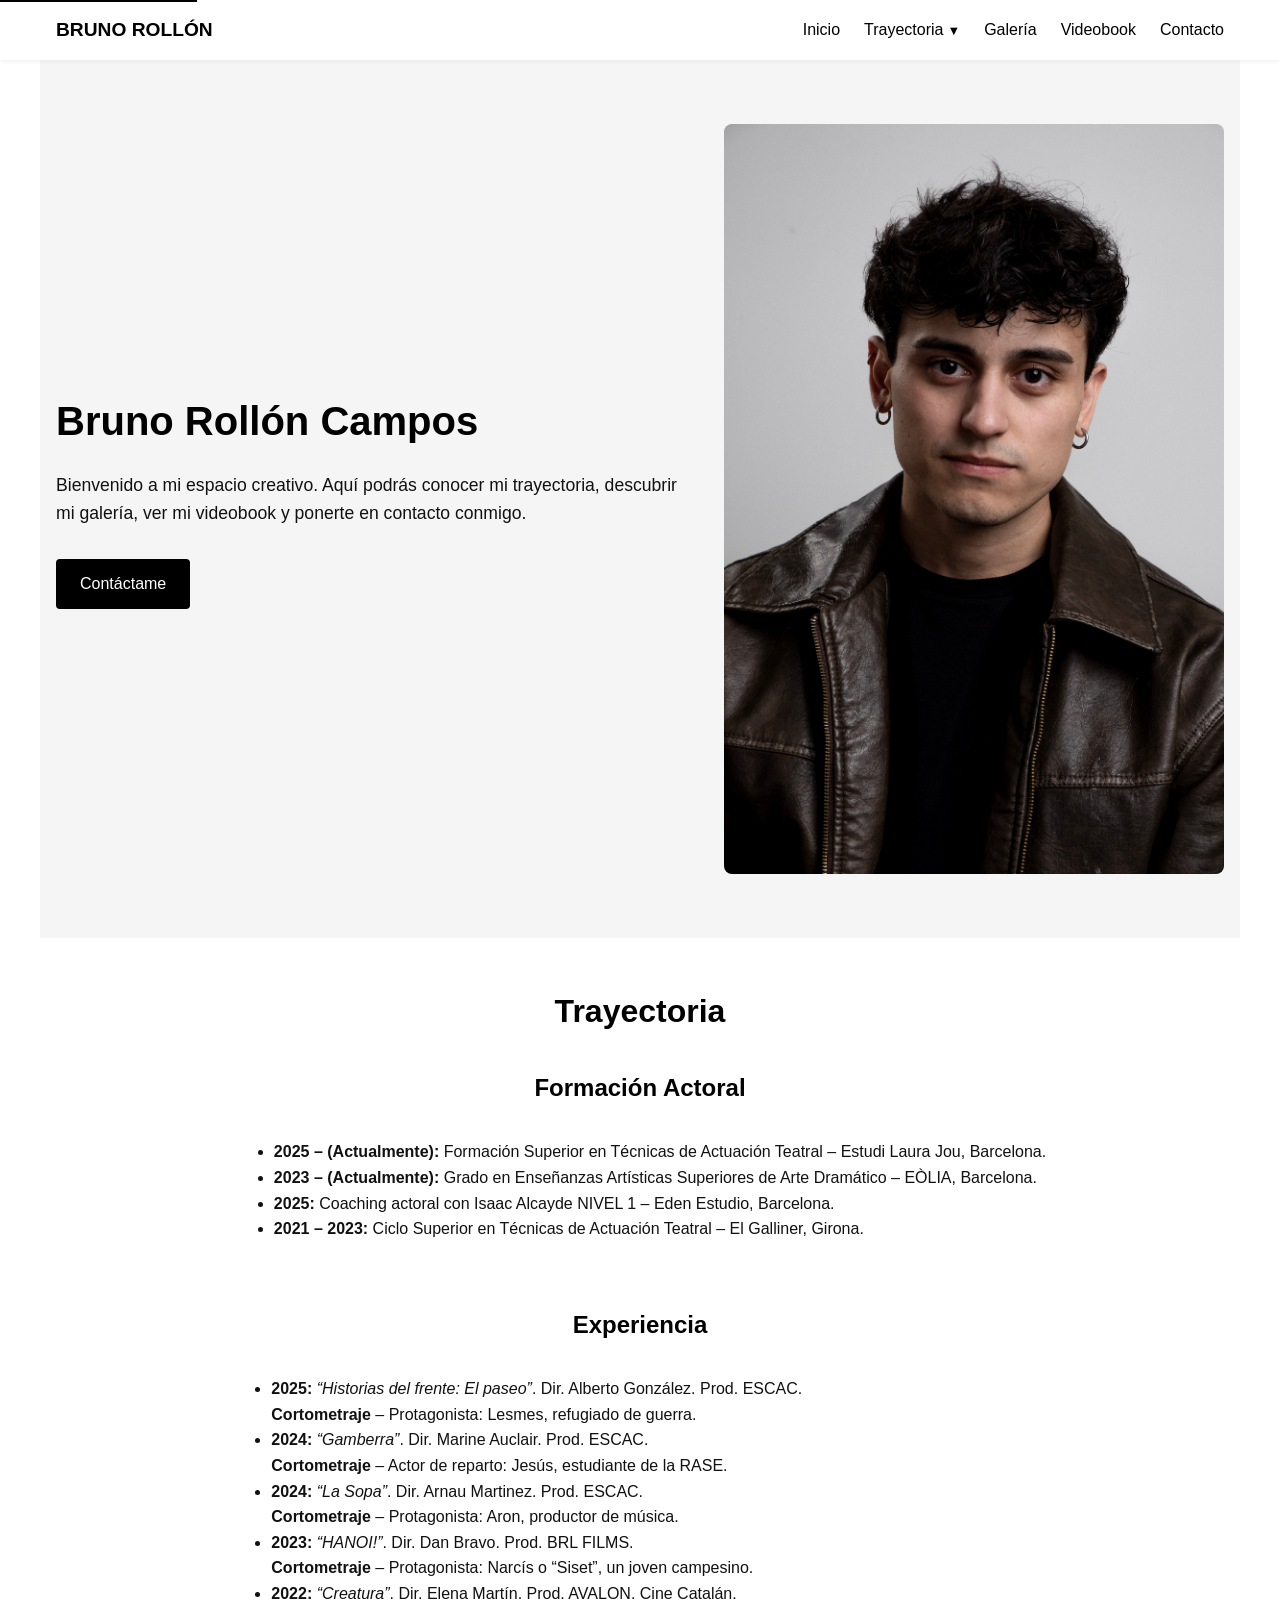
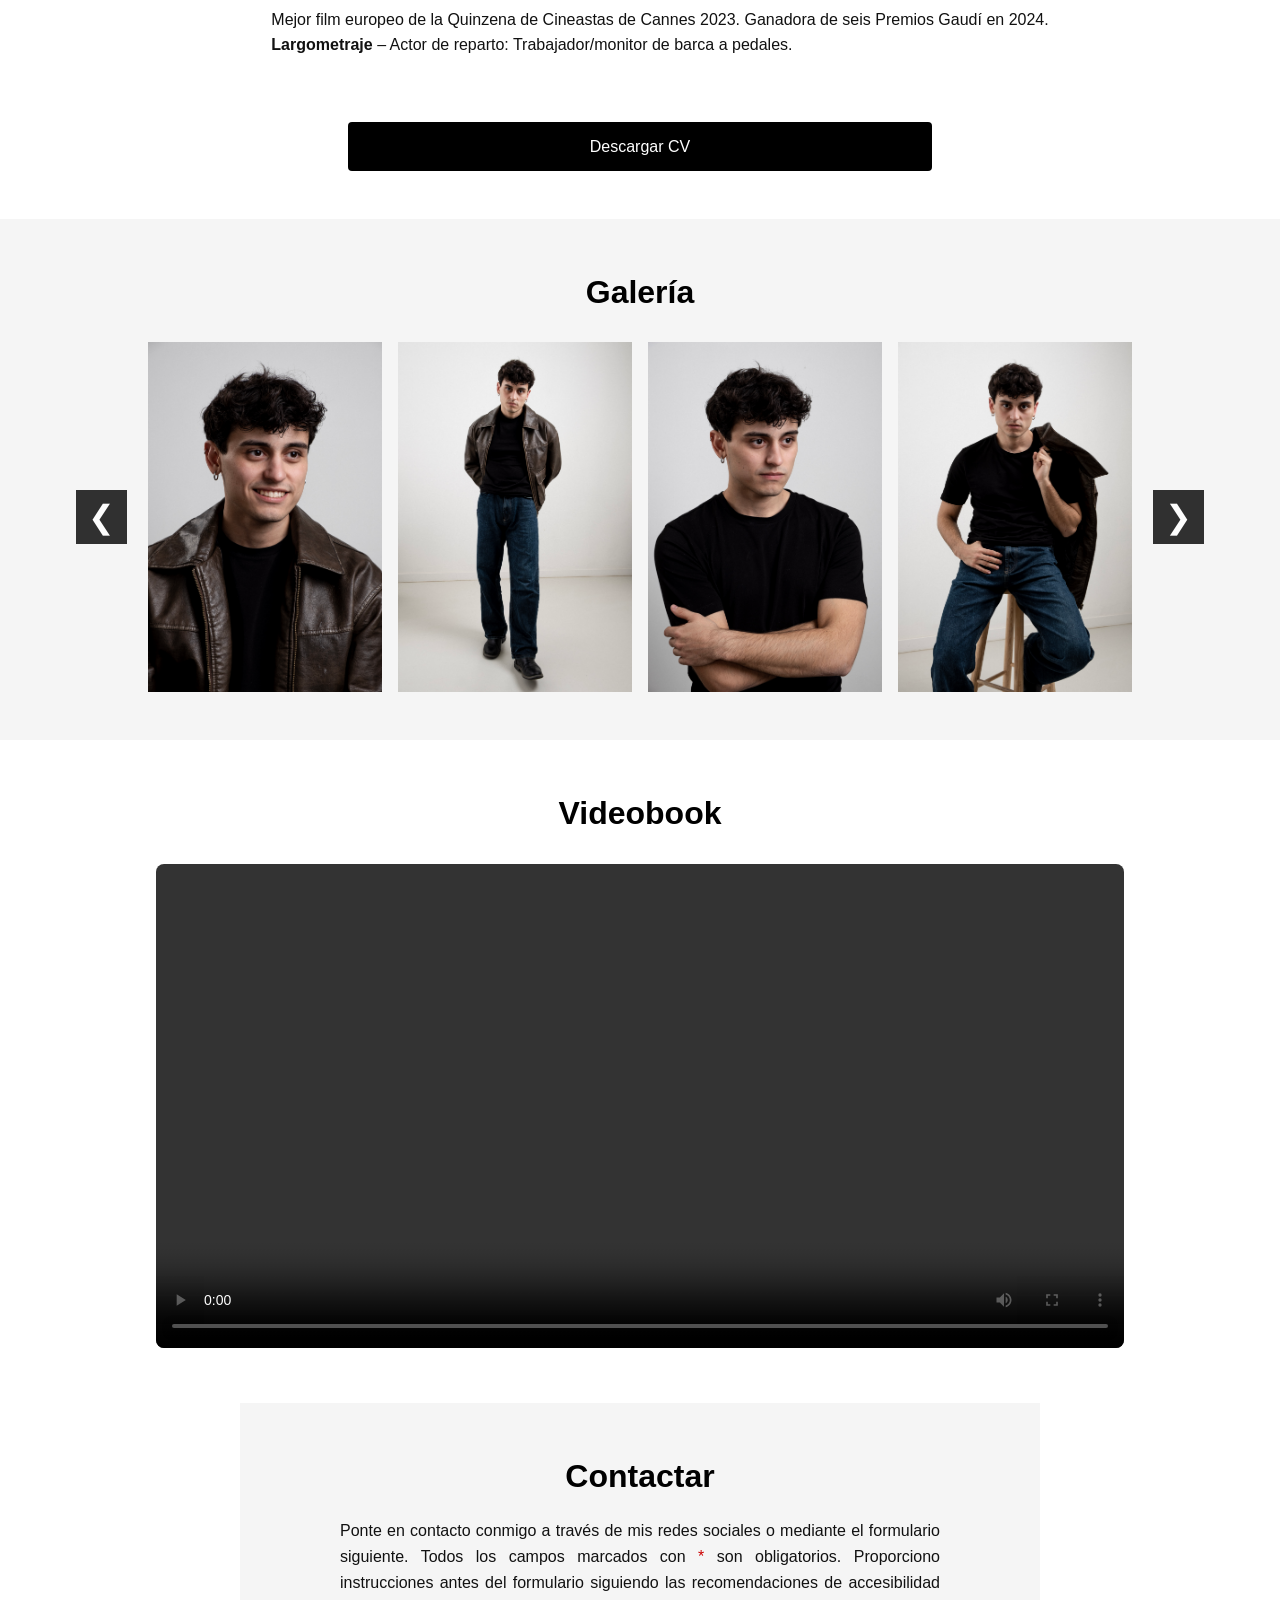
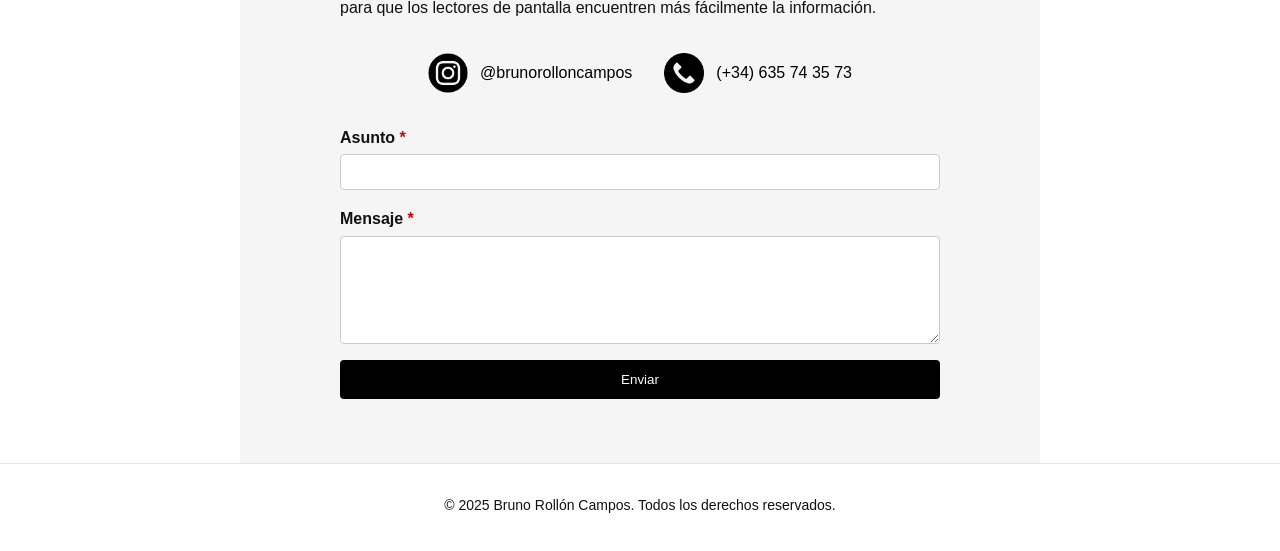
==== commit 6d7160c7: "Actualizacion datos web" ====
--- a/index.html
+++ b/index.html
@@ -95,42 +95,12 @@
         <article id="formacion" class="trayectoria-item">
           <h3 class="trayectoria-title">Formación Actoral</h3>
           <div class="trayectoria-image">
-            <table border="1" cellspacing="0" cellpadding="6">
-              <thead>
-                <tr>
-                  <th>Año</th>
-                  <th>Estudios</th>
-                  <th>Centro</th>
-                  <th>Ciudad</th>
-                </tr>
-              </thead>
-              <tbody>
-                <tr>
-                  <td>2025 – (Actualmente)</td>
-                  <td>Formación Superior en Técnicas de Actuación Teatral</td>
-                  <td>Estudi Laura Jou</td>
-                  <td>Barcelona</td>
-                </tr>
-                <tr>
-                  <td>2023 – (Actualmente)</td>
-                  <td>Grado en Enseñanzas Artísticas Superiores de Arte Dramático</td>
-                  <td>EÒLIA</td>
-                  <td>Barcelona</td>
-                </tr>
-                <tr>
-                  <td>2025</td>
-                  <td>Coaching actoral con Isaac Alcayde (Nivel 1)</td>
-                  <td>Eden Estudio</td>
-                  <td>Barcelona</td>
-                </tr>
-                <tr>
-                  <td>2021 – 2023</td>
-                  <td>Ciclo Superior en Técnicas de Actuación Teatral</td>
-                  <td>El Galliner</td>
-                  <td>Girona</td>
-                </tr>
-              </tbody>
-            </table>
+            <ul>
+              <li><strong>2025 – (Actualmente):</strong> Formación Superior en Técnicas de Actuación Teatral – Estudi Laura Jou, Barcelona.</li>
+              <li><strong>2023 – (Actualmente):</strong> Grado en Enseñanzas Artísticas Superiores de Arte Dramático – EÒLIA, Barcelona.</li>
+              <li><strong>2025:</strong> Coaching actoral con Isaac Alcayde NIVEL 1 – Eden Estudio, Barcelona.</li>
+              <li><strong>2021 – 2023:</strong> Ciclo Superior en Técnicas de Actuación Teatral – El Galliner, Girona.</li>
+            </ul>
           </div>
         </article>
 
@@ -138,60 +108,38 @@
         <article id="experiencia" class="trayectoria-item">
           <h3 class="trayectoria-title">Experiencia</h3>
           <div class="trayectoria-image">
-            <table border="1" cellspacing="0" cellpadding="6">
-              <thead>
-                <tr>
-                  <th>Año</th>
-                  <th>Título</th>
-                  <th>Dirección / Producción</th>
-                  <th>Formato</th>
-                  <th>Rol</th>
-                </tr>
-              </thead>
-              <tbody>
-                <tr>
-                  <td>2025</td>
-                  <td><em>Historias del frente: El paseo</em></td>
-                  <td>Dir. Alberto González<br>Prod. ESCAC</td>
-                  <td>Cortometraje</td>
-                  <td>Protagonista: Lesmes, refugiado de guerra</td>
-                </tr>
-                <tr>
-                  <td>2024</td>
-                  <td><em>Gamberra</em></td>
-                  <td>Dir. Marine Auclair<br>Prod. ESCAC</td>
-                  <td>Cortometraje</td>
-                  <td>Actor de reparto: Jesús, estudiante de la RASE</td>
-                </tr>
-                <tr>
-                  <td>2024</td>
-                  <td><em>La Sopa</em></td>
-                  <td>Dir. Arnau Martinez<br>Prod. ESCAC</td>
-                  <td>Cortometraje</td>
-                  <td>Protagonista: Aron, productor de música</td>
-                </tr>
-                <tr>
-                  <td>2023</td>
-                  <td><em>HANOI!</em></td>
-                  <td>Dir. Dan Bravo<br>Prod. BRL FILMS</td>
-                  <td>Cortometraje</td>
-                  <td>Protagonista: Narcís o “Siset”, joven campesino</td>
-                </tr>
-                <tr>
-                  <td>2022</td>
-                  <td><em>Creatura</em></td>
-                  <td>Dir. Elena Martín<br>Prod. AVALON<br>Cine Catalán</td>
-                  <td>Largometraje</td>
-                  <td>
-                    Actor de reparto: Trabajador/monitor de barca a pedales<br>
-                    <small>Mejor film europeo Cannes 2023. 6 Premios Gaudí en 2024.</small>
-                  </td>
-                </tr>
-              </tbody>
-            </table>
+            <ul>
+              <li>
+                <strong>2025:</strong> <em>“Historias del frente: El paseo”</em>. Dir. Alberto González. Prod. ESCAC. <br>
+                <strong>Cortometraje</strong> – Protagonista: Lesmes, refugiado de guerra.
+              </li>
+              <li>
+                <strong>2024:</strong> <em>“Gamberra”</em>. Dir. Marine Auclair. Prod. ESCAC. <br>
+                <strong>Cortometraje</strong> – Actor de reparto: Jesús, estudiante de la RASE.
+              </li>
+              <li>
+                <strong>2024:</strong> <em>“La Sopa”</em>. Dir. Arnau Martinez. Prod. ESCAC. <br>
+                <strong>Cortometraje</strong> – Protagonista: Aron, productor de música.
+              </li>
+              <li>
+                <strong>2023:</strong> <em>“HANOI!”</em>. Dir. Dan Bravo. Prod. BRL FILMS. <br>
+                <strong>Cortometraje</strong> – Protagonista: Narcís o “Siset”, un joven campesino.
+              </li>
+              <li>
+                <strong>2022:</strong> <em>“Creatura”</em>. Dir. Elena Martín. Prod. AVALON. Cine Catalán. <br>
+                Mejor film europeo de la Quinzena de Cineastas de Cannes 2023. Ganadora de seis Premios Gaudí en 2024. <br>
+                <strong>Largometraje</strong> – Actor de reparto: Trabajador/monitor de barca a pedales.
+              </li>
+            </ul>
           </div>
         </article>
-      </section>
+        <div class="btn-container">
+        <a href="cv_actor.pdf" download class="download-button">Descargar CV</a>
+      </div>
+      </section>
+
+      
+      
 
       <!-- Portfolio Section -->
       <section id="portfolio" class="portfolio-section" aria-labelledby="portfolio-title">
--- a/style.css
+++ b/style.css
@@ -549,6 +549,28 @@
   border-radius: 4px;
   font-size: 1rem;
 }
+.download-button {
+  display: block;
+  width: 50%;
+  text-align: center;
+  padding: 0.75rem 1.5rem;
+  background: var(--color-primary);
+  color: #fff;
+  border: none;
+  border-radius: 4px;
+  cursor: pointer;
+  transition: background 0.3s ease;
+  text-decoration: none;
+}
+.download-button:hover,
+.download-button:focus {
+  background: #222;
+}
+.btn-container {
+    display: flex;
+    justify-content: center; /* centra horizontal */
+    align-items: center;     /* centra vertical si le das altura */
+  }
 .submit-button {
   display: inline-block;
   padding: 0.75rem 1.5rem;
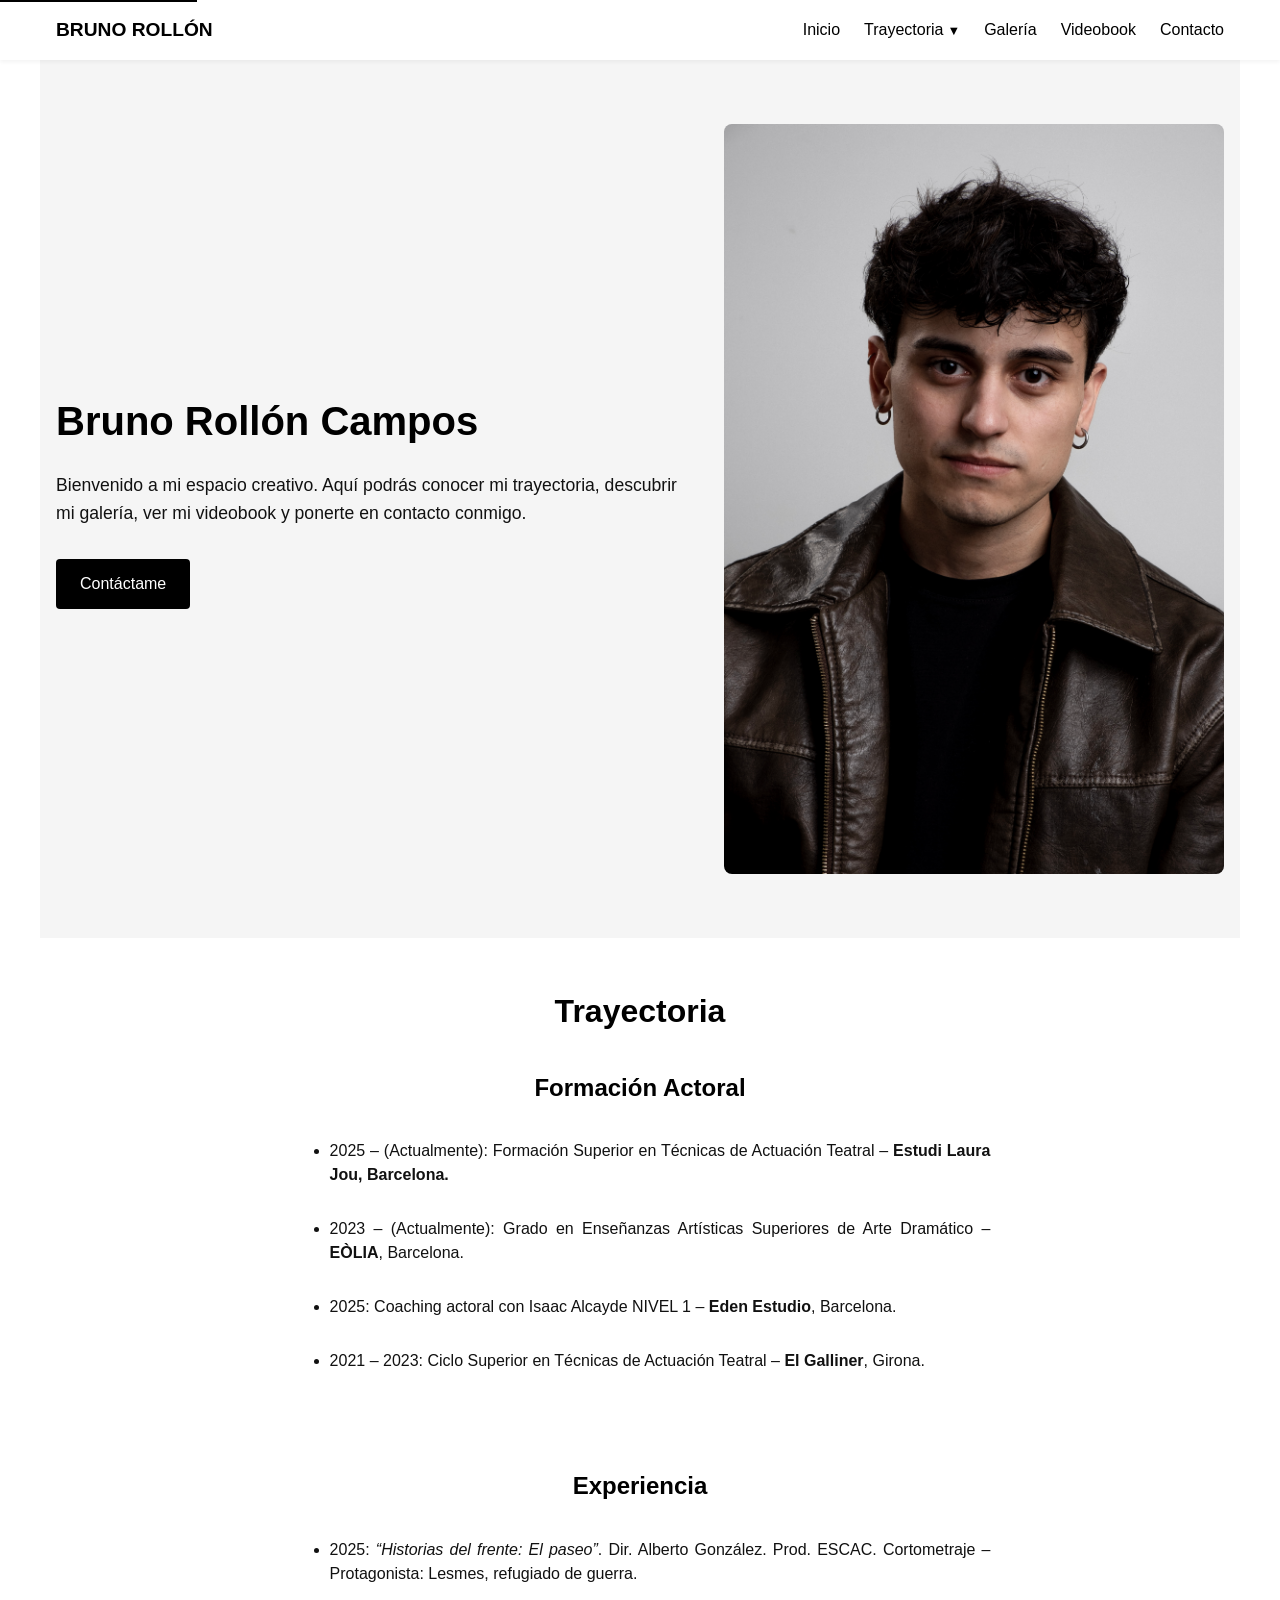
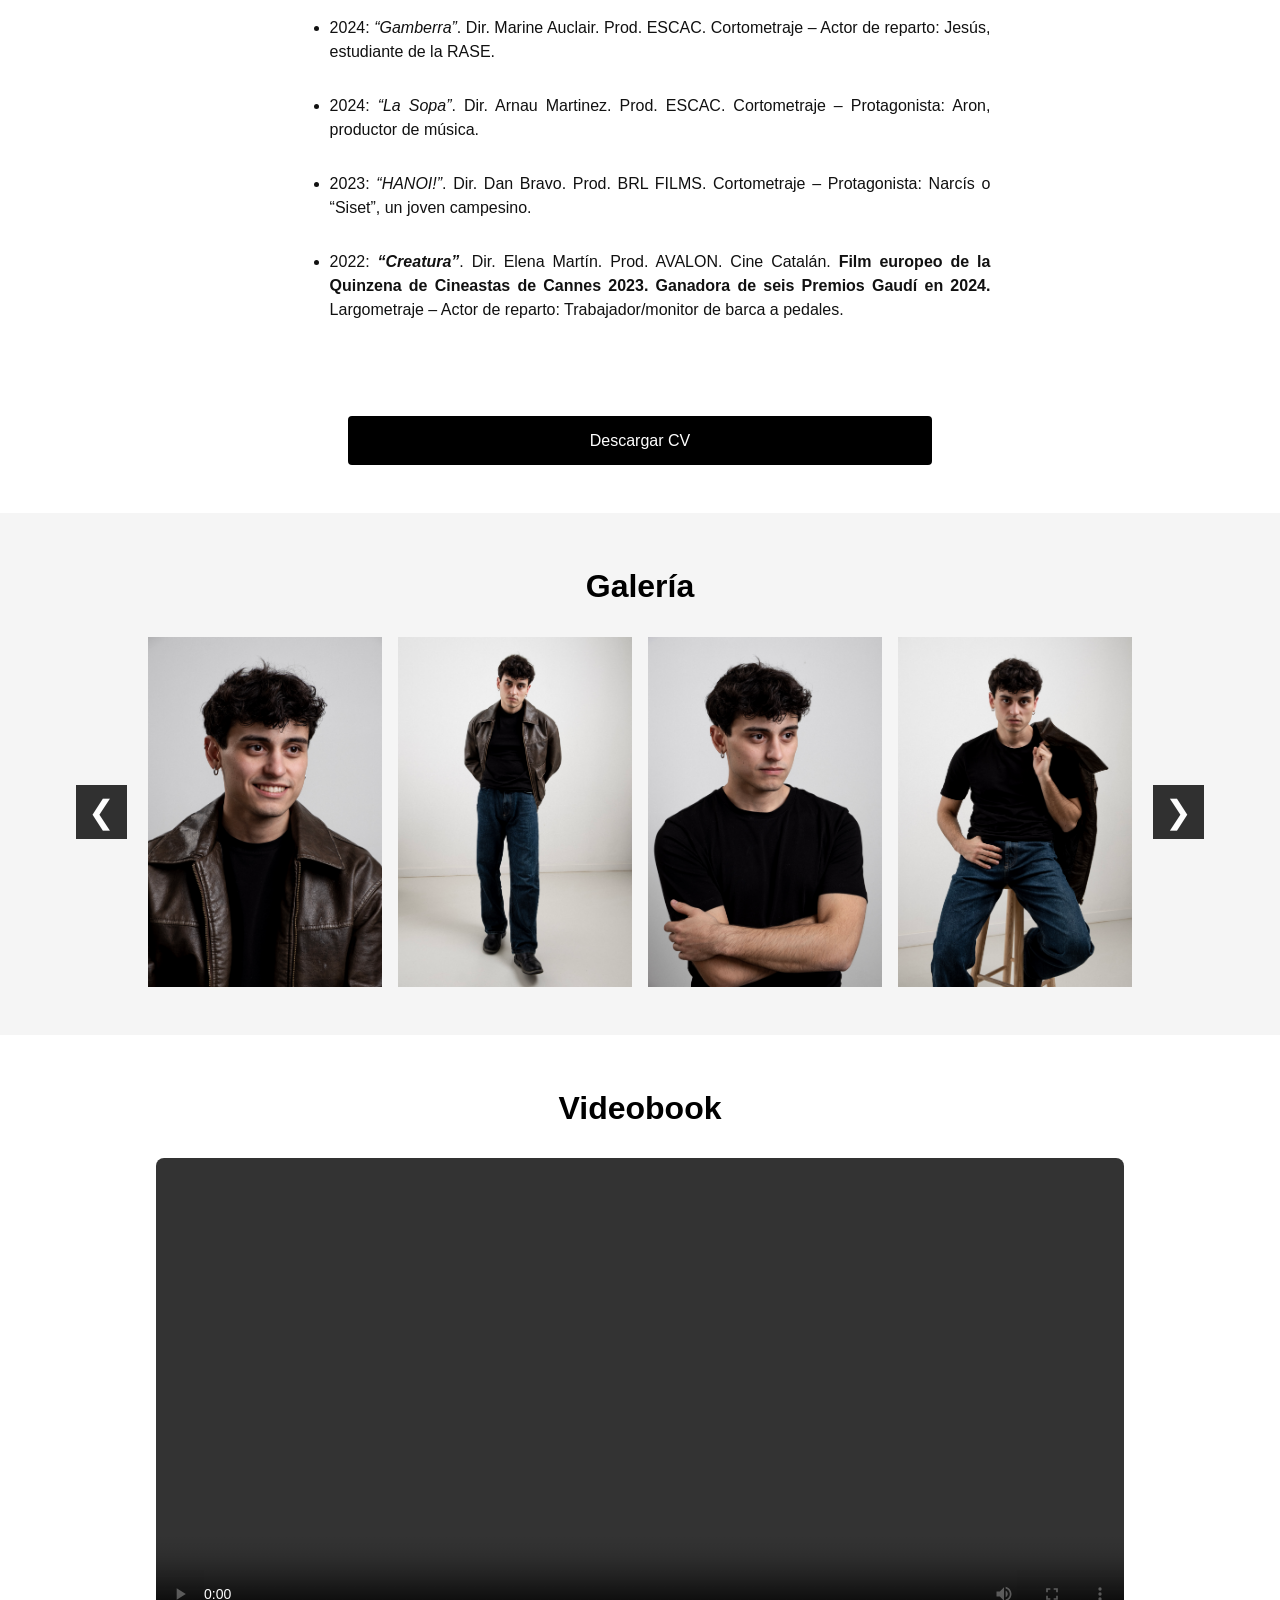
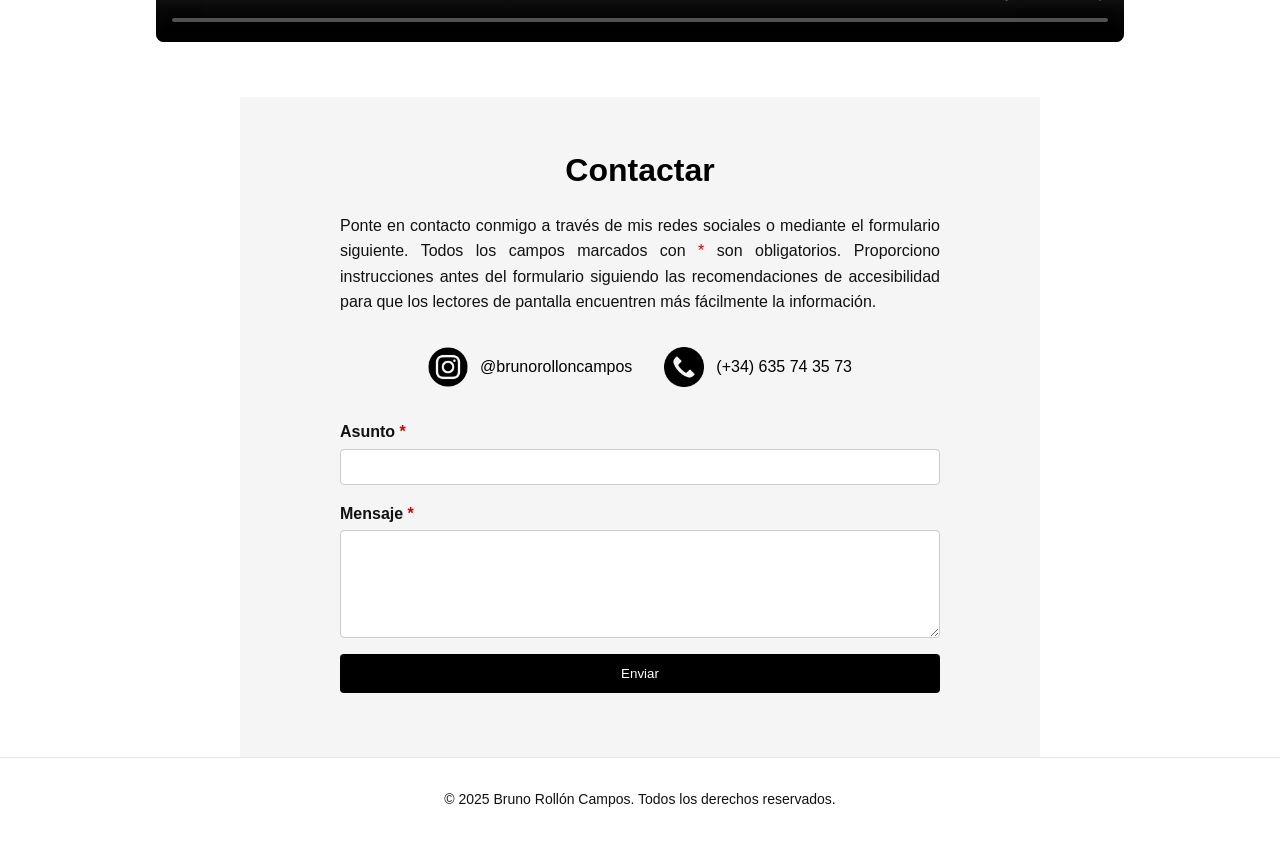
==== commit b2a44481: "Actualizacion datos web" ====
--- a/index.html
+++ b/index.html
@@ -95,11 +95,11 @@
         <article id="formacion" class="trayectoria-item">
           <h3 class="trayectoria-title">Formación Actoral</h3>
           <div class="trayectoria-image">
-            <ul>
-              <li><strong>2025 – (Actualmente):</strong> Formación Superior en Técnicas de Actuación Teatral – Estudi Laura Jou, Barcelona.</li>
-              <li><strong>2023 – (Actualmente):</strong> Grado en Enseñanzas Artísticas Superiores de Arte Dramático – EÒLIA, Barcelona.</li>
-              <li><strong>2025:</strong> Coaching actoral con Isaac Alcayde NIVEL 1 – Eden Estudio, Barcelona.</li>
-              <li><strong>2021 – 2023:</strong> Ciclo Superior en Técnicas de Actuación Teatral – El Galliner, Girona.</li>
+            <ul class="listado">
+              <li>2025 – (Actualmente): Formación Superior en Técnicas de Actuación Teatral – <strong>Estudi Laura Jou, Barcelona.</strong></li>
+              <li>2023 – (Actualmente): Grado en Enseñanzas Artísticas Superiores de Arte Dramático – <strong>EÒLIA</strong>, Barcelona.</li>
+              <li>2025: Coaching actoral con Isaac Alcayde NIVEL 1 – <strong>Eden Estudio</strong>, Barcelona.</li>
+              <li>2021 – 2023: Ciclo Superior en Técnicas de Actuación Teatral – <strong>El Galliner</strong>, Girona.</li>
             </ul>
           </div>
         </article>
@@ -108,33 +108,31 @@
         <article id="experiencia" class="trayectoria-item">
           <h3 class="trayectoria-title">Experiencia</h3>
           <div class="trayectoria-image">
-            <ul>
-              <li>
-                <strong>2025:</strong> <em>“Historias del frente: El paseo”</em>. Dir. Alberto González. Prod. ESCAC. <br>
-                <strong>Cortometraje</strong> – Protagonista: Lesmes, refugiado de guerra.
-              </li>
-              <li>
-                <strong>2024:</strong> <em>“Gamberra”</em>. Dir. Marine Auclair. Prod. ESCAC. <br>
-                <strong>Cortometraje</strong> – Actor de reparto: Jesús, estudiante de la RASE.
-              </li>
-              <li>
-                <strong>2024:</strong> <em>“La Sopa”</em>. Dir. Arnau Martinez. Prod. ESCAC. <br>
-                <strong>Cortometraje</strong> – Protagonista: Aron, productor de música.
-              </li>
-              <li>
-                <strong>2023:</strong> <em>“HANOI!”</em>. Dir. Dan Bravo. Prod. BRL FILMS. <br>
-                <strong>Cortometraje</strong> – Protagonista: Narcís o “Siset”, un joven campesino.
-              </li>
-              <li>
-                <strong>2022:</strong> <em>“Creatura”</em>. Dir. Elena Martín. Prod. AVALON. Cine Catalán. <br>
-                Mejor film europeo de la Quinzena de Cineastas de Cannes 2023. Ganadora de seis Premios Gaudí en 2024. <br>
-                <strong>Largometraje</strong> – Actor de reparto: Trabajador/monitor de barca a pedales.
+            <ul class="listado">
+              <li>
+                2025: <em>“Historias del frente: El paseo”</em>. Dir. Alberto González. Prod. ESCAC. 
+                Cortometraje – Protagonista: Lesmes, refugiado de guerra.
+              </li>
+              <li>
+                2024: <em>“Gamberra”</em>. Dir. Marine Auclair. Prod. ESCAC.
+                Cortometraje – Actor de reparto: Jesús, estudiante de la RASE.
+              </li>
+              <li>
+                2024: <em>“La Sopa”</em>. Dir. Arnau Martinez. Prod. ESCAC. Cortometraje – Protagonista: Aron, productor de música.
+              </li>
+              <li>
+                2023: <em>“HANOI!”</em>. Dir. Dan Bravo. Prod. BRL FILMS. Cortometraje – Protagonista: Narcís o “Siset”, un joven campesino.
+              </li>
+              <li>
+                2022: <em><strong>“Creatura”</strong></em>. Dir. Elena Martín. Prod. AVALON. Cine Catalán.
+                <strong>Film europeo de la Quinzena de Cineastas de Cannes 2023. Ganadora de seis Premios Gaudí en 2024.</strong>
+                Largometraje – Actor de reparto: Trabajador/monitor de barca a pedales.
               </li>
             </ul>
           </div>
         </article>
         <div class="btn-container">
-        <a href="cv_actor.pdf" download class="download-button">Descargar CV</a>
+        <a href="https://docs.google.com/document/d/1-USlIyWlzOp7rReLdHih4JGIo6NKIt_aRTepK3P95mE/edit" target="_blank" class="download-button">Descargar CV</a>
       </div>
       </section>
 
--- a/style.css
+++ b/style.css
@@ -242,15 +242,26 @@
 }
 .trayectoria-image {
   width: 100%;
+  max-width: 60%;
   display: flex;
   justify-content: center;
-}
+  text-align: justify;
+  white-space: normal;     /* permite saltos de línea */
+  word-wrap: break-word;   /* compatibilidad */
+  overflow-wrap: break-word;
+}
+.listado li {
+    margin-bottom: 30px; /* espacio entre ítems */
+    line-height: 1.5;    /* mejora la legibilidad */
+    
+  }
 .trayectoria-image img {
   width: 100%;
-  max-width: 600px;
+  max-width: 300px;
   height: auto;
   object-fit: contain;
   border-radius: 8px;
+  
 }
 
 /* Portfolio Section */
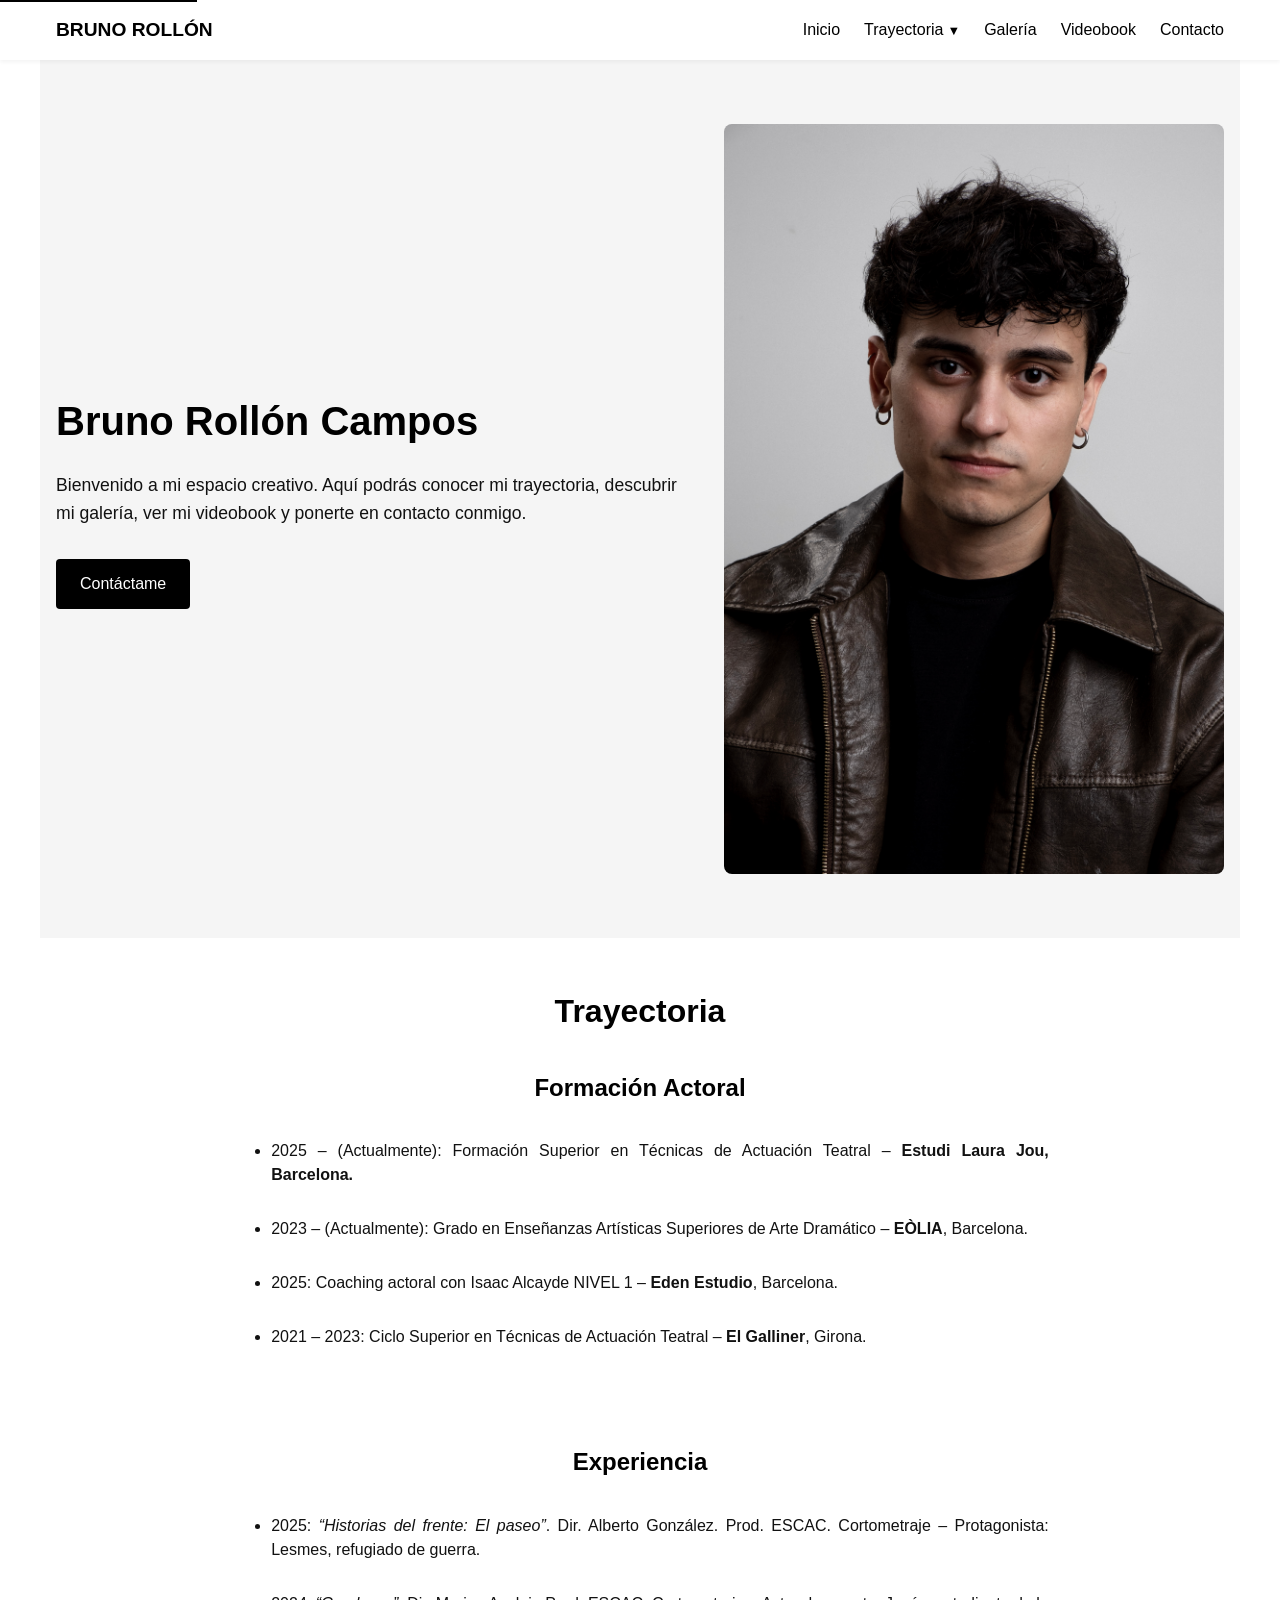
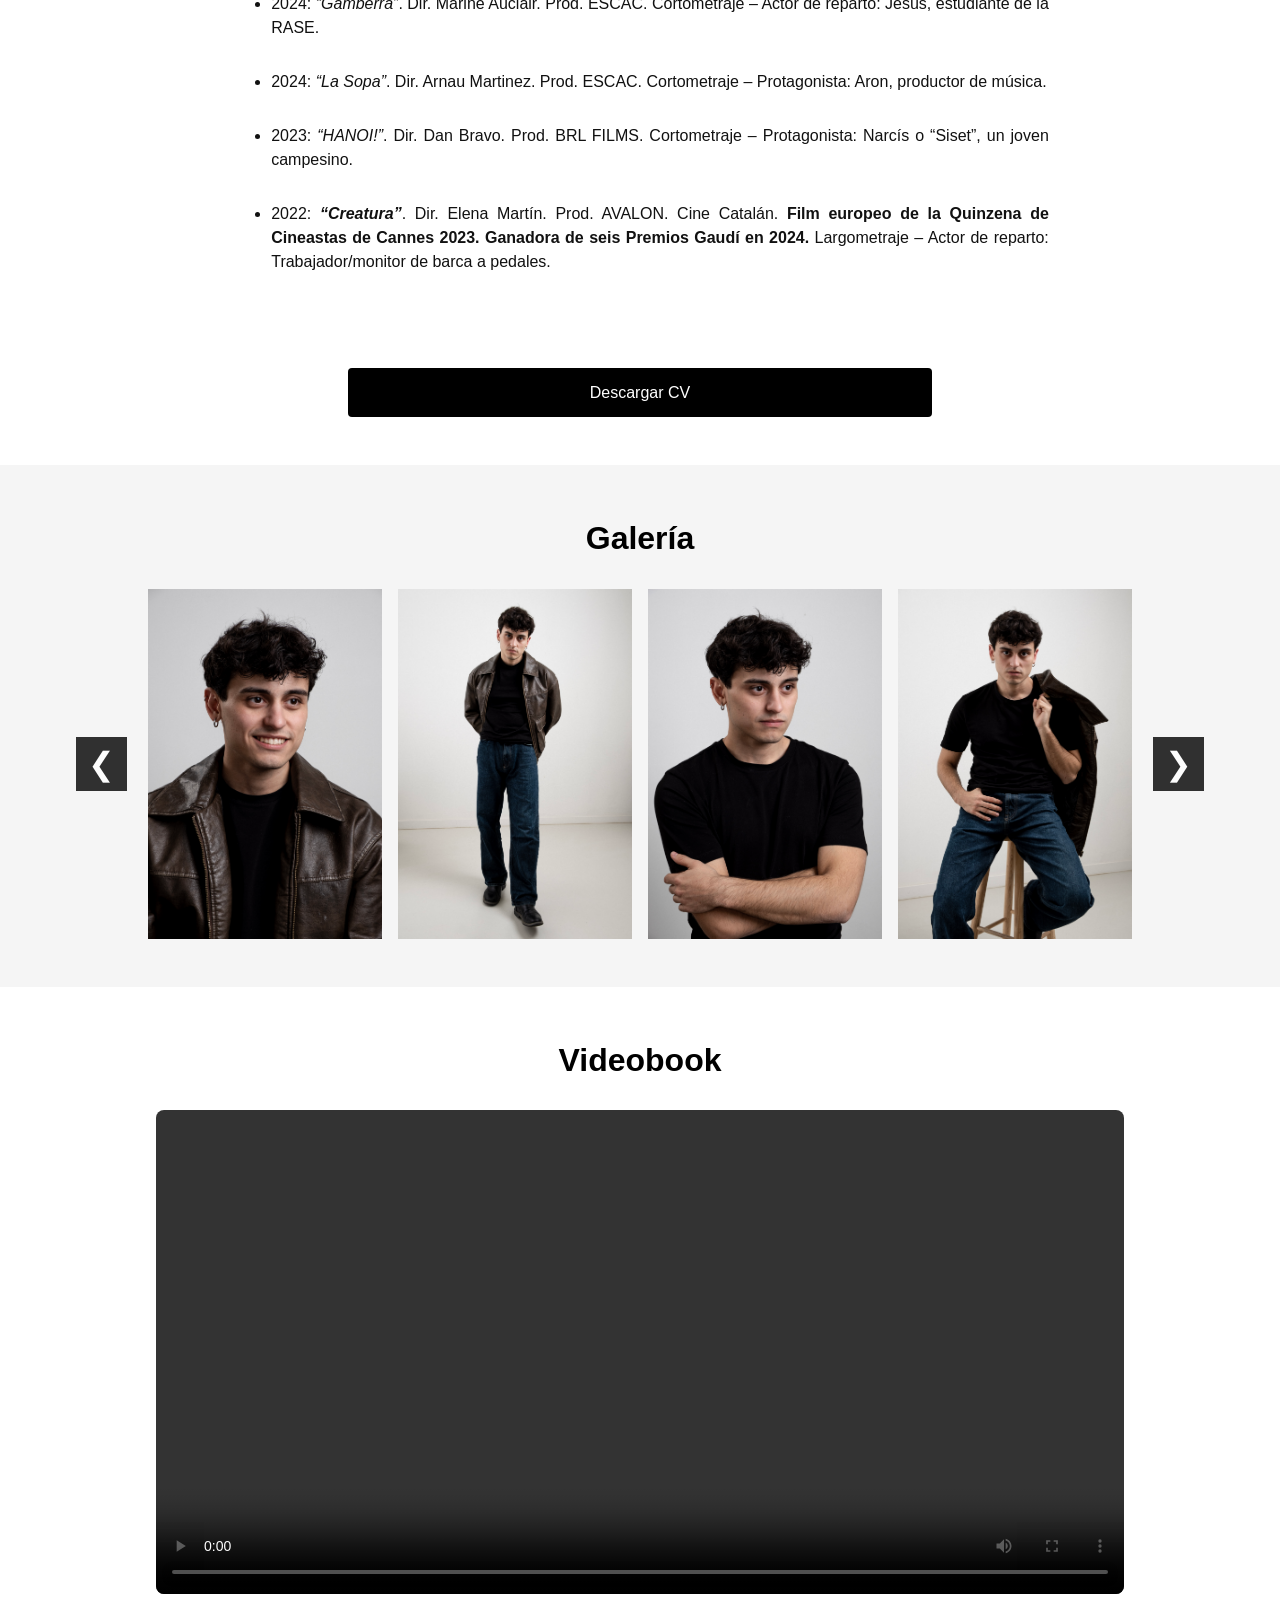
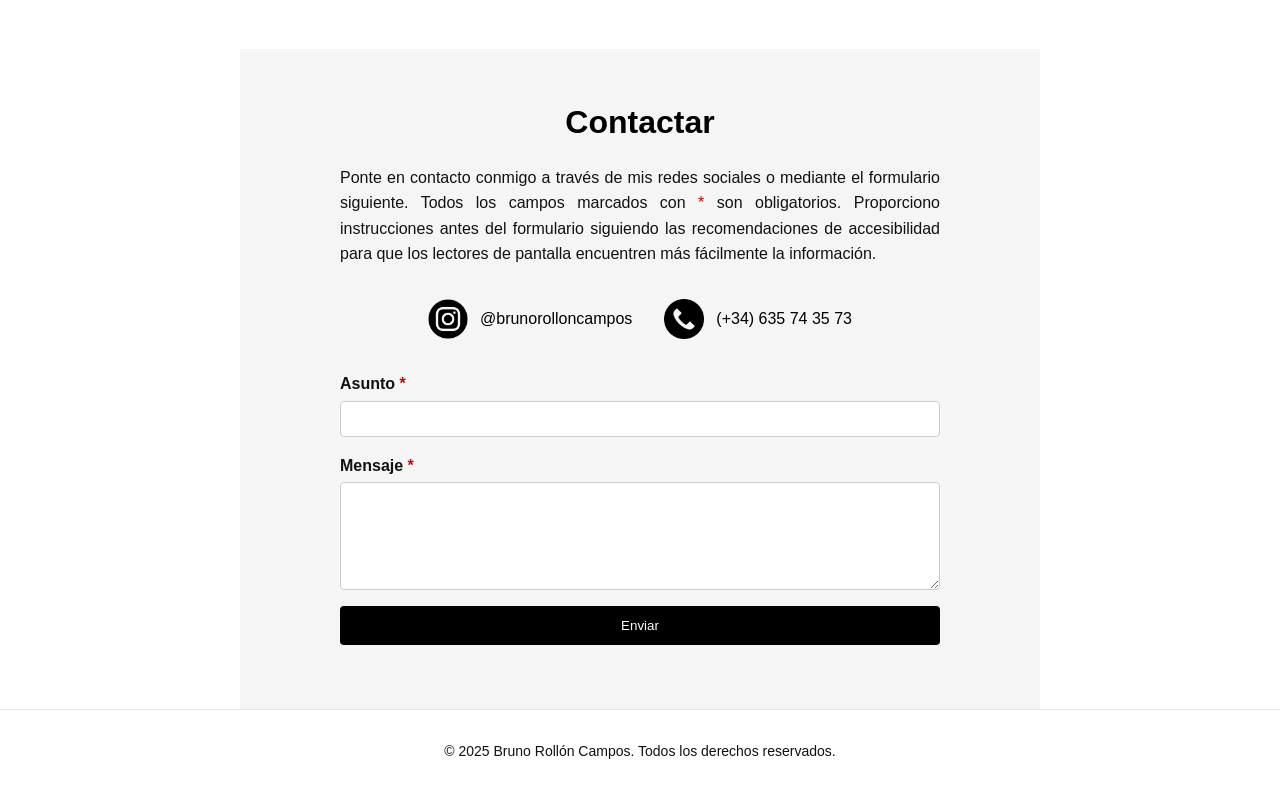
==== commit ccfdaf08: "Ancho texto" ====
--- a/index.html
+++ b/index.html
@@ -94,7 +94,7 @@
         <!-- Formación -->
         <article id="formacion" class="trayectoria-item">
           <h3 class="trayectoria-title">Formación Actoral</h3>
-          <div class="trayectoria-image">
+          <div id="trayectoria-texto" class="trayectoria-image" >
             <ul class="listado">
               <li>2025 – (Actualmente): Formación Superior en Técnicas de Actuación Teatral – <strong>Estudi Laura Jou, Barcelona.</strong></li>
               <li>2023 – (Actualmente): Grado en Enseñanzas Artísticas Superiores de Arte Dramático – <strong>EÒLIA</strong>, Barcelona.</li>
--- a/style.css
+++ b/style.css
@@ -230,6 +230,7 @@
   text-align: justify;
   gap: 1rem;
   margin-bottom: 3rem;
+  
 }
 /* Optional modifier class remains unused but kept for backward compatibility */
 .trayectoria-item.reverse {
@@ -242,7 +243,7 @@
 }
 .trayectoria-image {
   width: 100%;
-  max-width: 60%;
+  max-width: 70%;
   display: flex;
   justify-content: center;
   text-align: justify;
